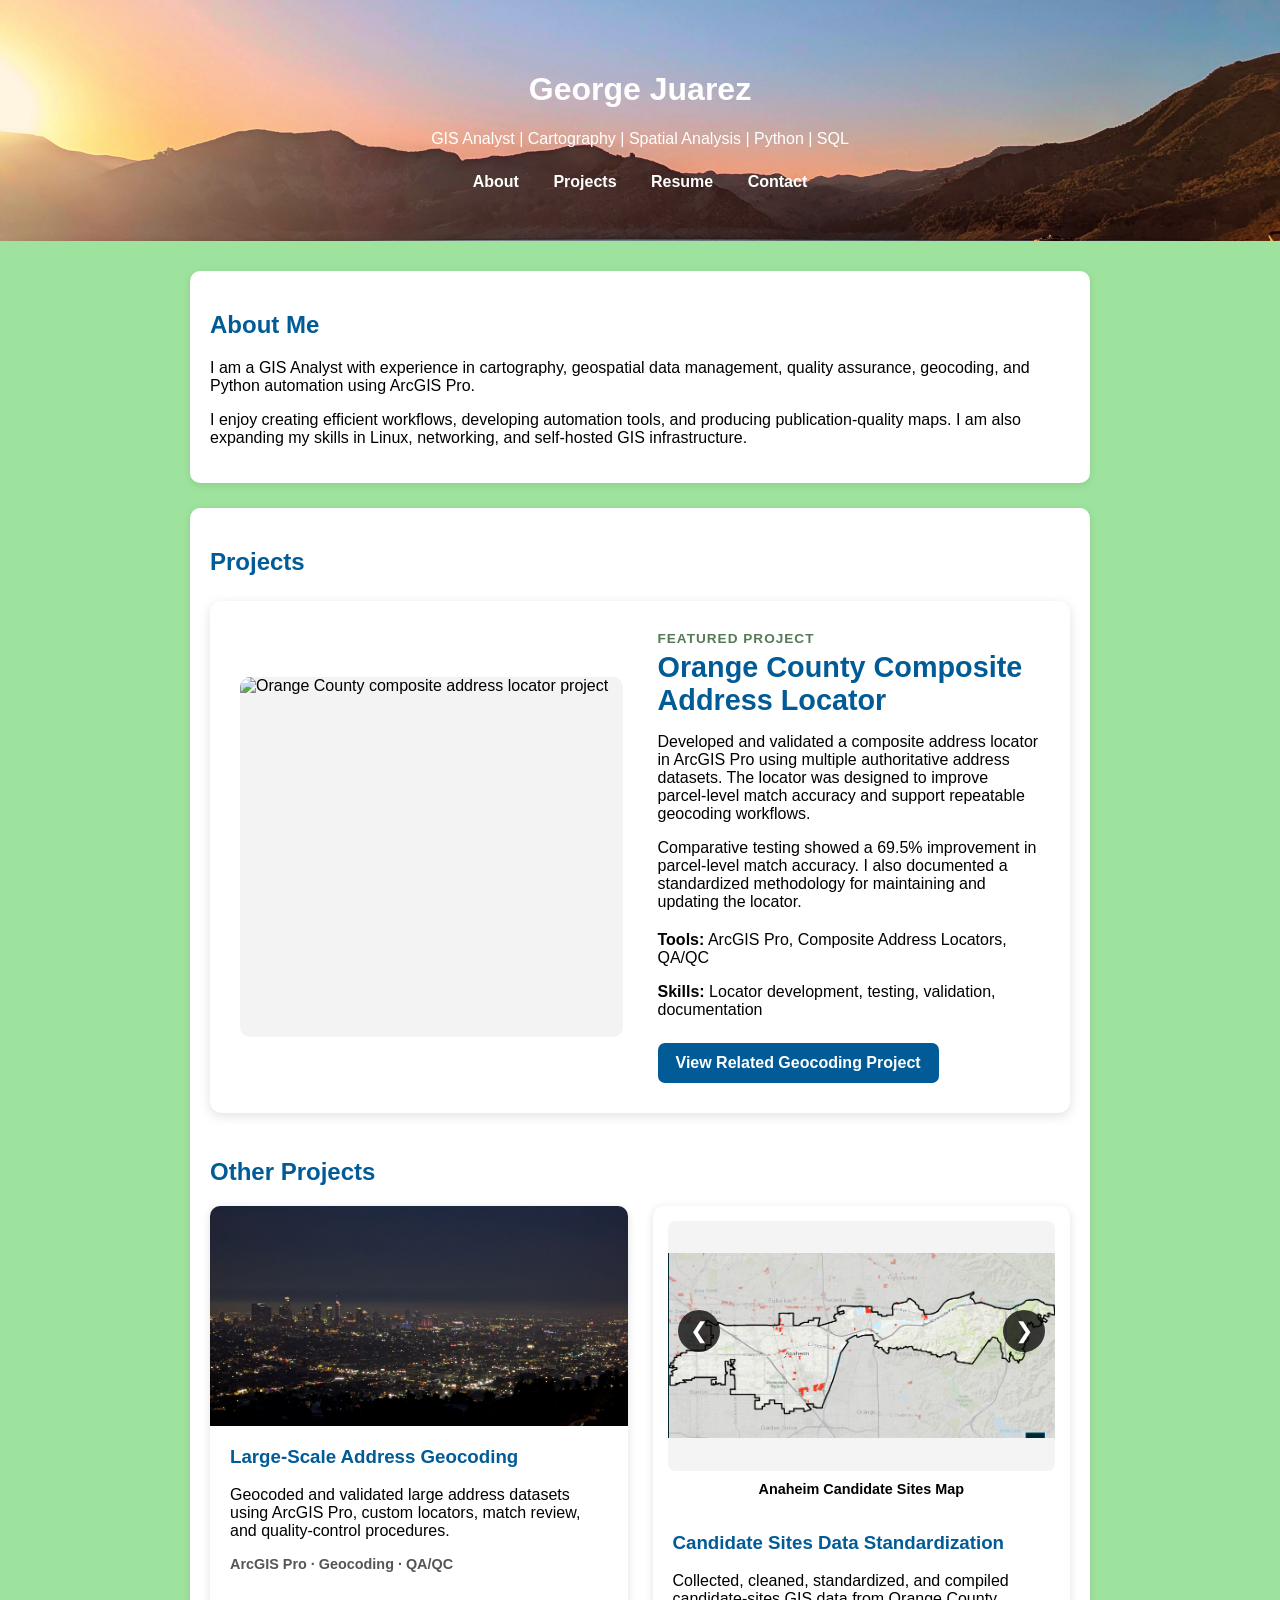
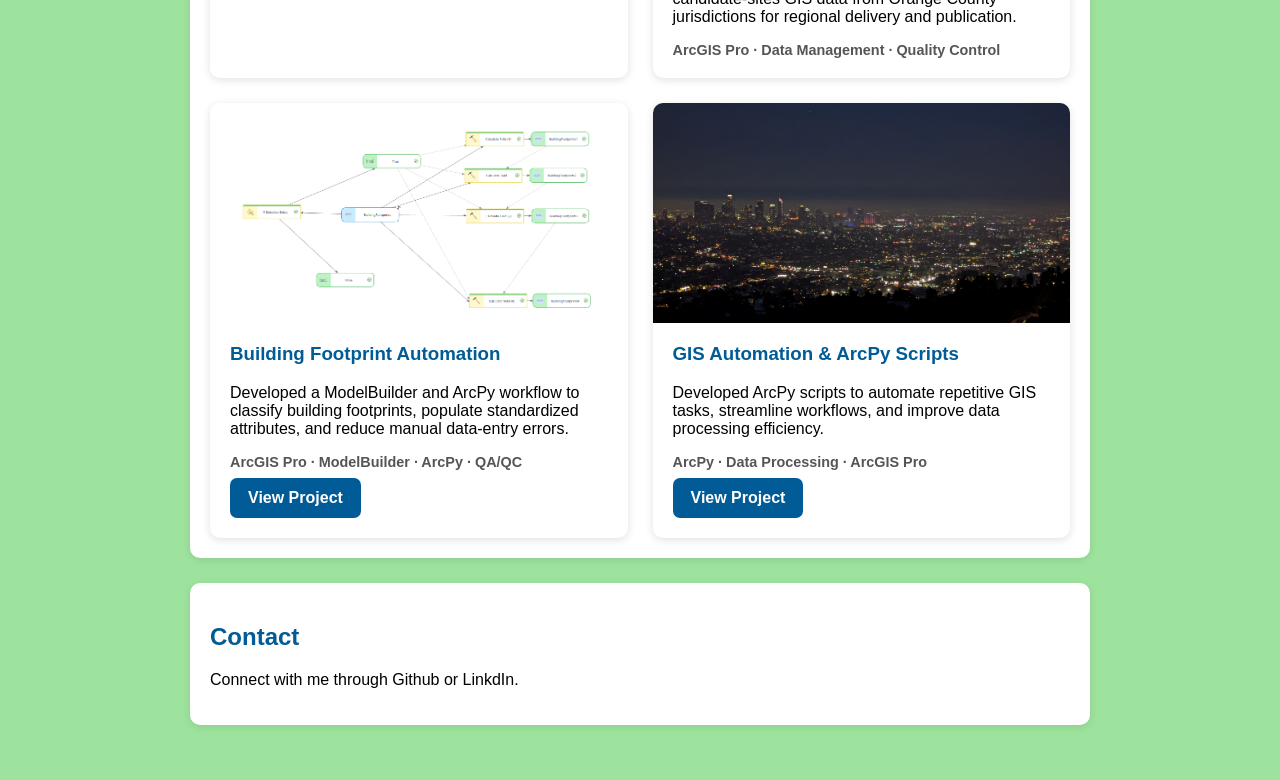
==== index.html @ 0ff302e2 "Major update 2" ====
<!DOCTYPE html>
<html lang="en">
  <head>
      <meta charset="UTF-8">
      <meta name="viewport" content="width=device-width, initial-scale=1.0">

      <title>George Juarez | GIS Portfolio</title>

    <link rel="stylesheet" href="style.css">
  </head>

  <body>
      <header>
        <h1>George Juarez</h1>
        <p>GIS Analyst | Cartography | Spatial Analysis | Python | SQL</p>

        <nav>
            <a href="#about">About</a>
            <a href="#projects">Projects</a>
            <a href="Resume.html">Resume</a>
            <a href=#contect">Contact</a>
        </nav>
      </header>
    <main>
        <section id="about">
          <h2>About Me</h2>

          <p>
              I am a GIS Analyst with experience in cartography, geospatial data management,
              quality assurance, geocoding, and Python automation using ArcGIS Pro.
          </p>
          <p>
              I enjoy creating efficient workflows, developing automation tools, and producing 
              publication-quality maps. I am also expanding my skills in Linux, networking, 
            and self-hosted GIS infrastructure.
          </p>
        </section>
      

            <section id="projects">
    <h2>Projects</h2>

    <!-- Featured Project -->
    <article class="featured-project">
        <div class="featured-image">
            <img
                src="Images/Los angeles.jpg"
                alt="Orange County composite address locator project"
            >
        </div>

        <div class="featured-content">
            <p class="project-label">Featured Project</p>

            <h3>Orange County Composite Address Locator</h3>

            <p>
                Developed and validated a composite address locator in ArcGIS Pro
                using multiple authoritative address datasets. The locator was
                designed to improve parcel-level match accuracy and support
                repeatable geocoding workflows.
            </p>

            <p>
                Comparative testing showed a 69.5% improvement in parcel-level
                match accuracy. I also documented a standardized methodology for
                maintaining and updating the locator.
            </p>

            <div class="project-details">
                <p>
                    <strong>Tools:</strong>
                    ArcGIS Pro, Composite Address Locators, QA/QC
                </p>

                <p>
                    <strong>Skills:</strong>
                    Locator development, testing, validation, documentation
                </p>
            </div>

            <a class="project-button" href="#geocoding-project">
                View Related Geocoding Project
            </a>
        </div>
    </article>

    <!-- Other Projects -->
    <h3 class="other-projects-title">Other Projects</h3>

    <div class="project-grid">

        <article class="project-card" id="geocoding-project">
            <img
                src="Images/Los Angeles.jpg"
                alt="Large-scale address geocoding project"
            >

            <div class="project-card-content">
                <h3>Large-Scale Address Geocoding</h3>

                <p>
                    Geocoded and validated large address datasets using ArcGIS Pro,
                    custom locators, match review, and quality-control procedures.
                </p>

                <p class="project-tools">
                    ArcGIS Pro · Geocoding · QA/QC
                </p>
            </div>
        </article>

        <article class="project-card">
           <article class="project-card">

    <div class="map-carousel">
        <button
            class="carousel-button previous"
            type="button"
            onclick="changeMap(-1)"
            aria-label="Previous map"
        >
            &#10094;
        </button>

        <div class="carousel-slide">
            <img
                id="carousel-map"
                src="Images/Anaheim_HE.png"
                alt="Published candidate sites map for Anaheim"
            >

            <p id="carousel-caption">
                Anaheim Candidate Sites Map
            </p>
        </div>

        <button
            class="carousel-button next"
            type="button"
            onclick="changeMap(1)"
            aria-label="Next map"
        >
            &#10095;
        </button>
    </div>

    <div class="project-card-content">
        <h3>Candidate Sites Data Standardization</h3>

        <p>
            Collected, cleaned, standardized, and compiled candidate-sites
            GIS data from Orange County jurisdictions for regional delivery
            and publication.
        </p>

        <p class="project-tools">
            ArcGIS Pro · Data Management · Quality Control
        </p>
    </div>

</article>
            

        </article>

        <article class="project-card">
    <img
        src="Images/Automation_1.png"
        alt="ArcGIS ModelBuilder workflow for building footprint classification"
    >

    <div class="project-card-content">
        <h3>Building Footprint Automation</h3>

        <p>
            Developed a ModelBuilder and ArcPy workflow to classify building
            footprints, populate standardized attributes, and reduce manual
            data-entry errors.
        </p>

        <p class="project-tools">
            ArcGIS Pro · ModelBuilder · ArcPy · QA/QC
        </p>

        <a class="project-button" href="BuildingFootprints.html">
            View Project
        </a>
    </div>
</article>
        </article>


        <article class="project-card">
            <img
                src="Images/Los Angeles.jpg"
                alt="GIS Scripts for automation project"
            >

            <div class="project-card-content">
                <h3>GIS Automation & ArcPy Scripts</h3>

                <p>
                    Developed ArcPy scripts to automate repetitive GIS tasks,
                    streamline workflows, and improve data processing efficiency.
                </p>

                <p class="project-tools">
                    ArcPy · Data Processing · ArcGIS Pro
                </p>

                <a class="project-button" href="Arcpy_Scripts.html">
            View Project
        </a>
            </div>
        </article>

    </div>
</section>


          <section id="contact">
              <h2>Contact</h2>
              <p>
                Connect with me through Github or LinkdIn.
              </p>
          </section>
        </section>
    </main>
    <script src="script.js"></script>
  </body>
</html>
---- style.css ----
body {
  font-family: Arial, Helvetica, sans-serif;
  background-color: #9de39d;
  color: #000;
  margin: 0;
  padding: 0;
}

header {
  background-image: url("Images/Lake Pier.jpg");
  background-size: cover;
  background-position: center;
  color: white;
  text-align: center;
  padding: 50px 20px;
}

main {
  max-width: 900px;
  margin: auto;
  padding: 30px;
}

section {
  background: white;
  padding: 20px;
  margin-bottom: 25px;
  border-radius: 10px;
  box-shadow: 0 2px 8px rgba(0, 0, 0, 0.1);
}

h2 {
  color: #005b96;
}

nav {
  margin-top: 25px;
}

nav a {
  color: white;
  text-decoration: none;
  margin: 0 15px;
  font-weight: bold;
  transition: color 0.3s;
}

nav a:hover {
  color: #ffd54f;
}

.projects-section {
  padding: 40px;
}

.projects-grid {
  display: grid;
  grid-template-columns: 1fr;
  gap: 40px;
}

@media (max-width: 800px) {
  main {
    padding: 15px;
  }

  .projects-section {
    padding: 20px;
  }

  .project-card {
    grid-template-columns: 1fr;
  }

  .carousel {
    max-width: 100%;
  }

  .slide {
    height: auto;
  }
}
.map-credit {
    margin-top: 10px;
    font-size: 0.9rem;
    color: #666;
    text-align: center;
}

.featured-project {
    display: flex;
    gap: 35px;
    align-items: center;
    margin-top: 25px;
    padding: 30px;
    background-color: #ffffff;
    border-radius: 12px;
    box-shadow: 0 3px 12px rgba(0, 0, 0, 0.12);
}

.featured-image {
    flex: 1;
}

.featured-image img {
    display: block;
    width: 100%;
    height: 360px;
    object-fit: contain;
    background-color: #f3f3f3;
    border-radius: 10px;
}

.featured-content {
    flex: 1;
}

.featured-content h3 {
    margin-top: 5px;
    margin-bottom: 15px;
    color: #005b96;
    font-size: 1.8rem;
}

.project-label {
    margin: 0;
    color: #557a55;
    font-size: 0.85rem;
    font-weight: bold;
    letter-spacing: 1px;
    text-transform: uppercase;
}

.project-details {
    margin-top: 20px;
}

.project-button {
    display: inline-block;
    margin-top: 15px;
    padding: 11px 18px;
    background-color: #005b96;
    color: white;
    text-decoration: none;
    font-weight: bold;
    border-radius: 6px;
}

.project-button:hover {
    background-color: #003f69;
}

.other-projects-title {
    margin-top: 45px;
    margin-bottom: 20px;
    color: #005b96;
    font-size: 1.5rem;
}

.project-grid {
    display: grid;
    grid-template-columns: repeat(2, 1fr);
    gap: 25px;
}

.project-card {
    display: flex;
    flex-direction: column;
    overflow: hidden;
    margin: 0;
    padding: 0;
    background-color: #ffffff;
    border-radius: 10px;
    box-shadow: 0 2px 9px rgba(0, 0, 0, 0.12);
}

.project-card img {
    display: block;
    width: 100%;
    height: 220px;
    object-fit: cover;
}

.project-card-content {
    padding: 20px;
}

.project-card-content h3 {
    margin-top: 0;
    color: #005b96;
}

.project-tools {
    margin-bottom: 0;
    color: #555;
    font-size: 0.9rem;
    font-weight: bold;
}
@media (max-width: 750px) {
    .featured-project {
        flex-direction: column;
        align-items: stretch;
    }

    .featured-image img {
        height: auto;
    }

    .project-grid {
        grid-template-columns: 1fr;
    }
}
.map-carousel {
    position: relative;
    width: 100%;
    padding: 15px;
    box-sizing: border-box;
}

.carousel-slide {
    width: 100%;
    text-align: center;
}

.carousel-slide img {
    display: block;
    width: 100%;
    height: 250px;
    object-fit: contain;
    background-color: #f4f4f4;
    border-radius: 8px;
}

.carousel-slide p {
    margin: 10px 45px 0;
    font-size: 0.9rem;
    font-weight: bold;
}

.carousel-button {
    position: absolute;
    top: 125px;
    transform: translateY(-50%);
    z-index: 5;

    width: 42px;
    height: 42px;
    padding: 0;

    border: none;
    border-radius: 50%;
    background-color: rgba(0, 0, 0, 0.75);
    color: white;

    font-size: 22px;
    cursor: pointer;
}

.carousel-button.previous {
    left: 25px;
}

.carousel-button.next {
    right: 25px;
}

.carousel-button:hover {
    background-color: #005b96;
}
.workflow-image {
    display: block;
    width: 100%;
    max-width: 1000px;
    height: auto;
    margin: 20px auto 30px;
    border: 1px solid #ddd;
    border-radius: 10px;
    background-color: white;
}

.project-note {
    margin-top: 25px;
    padding: 15px;
    background-color: #f4f6f8;
    border-left: 4px solid #005b96;
    font-size: 0.95rem;
}

.back-button {
    display: inline-block;
    margin: 20px;
    padding: 10px 18px;

    background-color: #005b96;
    color: white;

    text-decoration: none;
    font-weight: bold;

    border-radius: 6px;

    transition: background-color 0.3s;
}

.back-button:hover {
    background-color: #003f69;
}

.resume-page {
  max-width: 900px;
  margin: auto;
  padding: 30px;
}

.resume-intro,
.resume-section {
  background-color: white;
  padding: 25px;
  margin-bottom: 25px;
  border-radius: 10px;
  box-shadow: 0 2px 8px rgba(0, 0, 0, 0.1);
}

.resume-section h2,
.resume-intro h2 {
  color: #005b96;
  margin-top: 0;
}

.resume-entry {
  margin-bottom: 25px;
}

.resume-entry h3 {
  margin-bottom: 5px;
}

.resume-meta {
  color: #555;
  font-weight: bold;
  margin-top: 0;
}

.resume-entry ul {
  padding-left: 20px;
  line-height: 1.6;
}

.project-button {
  display: inline-block;
  background-color: #005b96;
  color: white;
  text-decoration: none;
  padding: 10px 16px;
  margin: 8px 8px 0 0;
  border-radius: 6px;
}

.project-button:hover {
  background-color: #003f6b;
}

.project-page {
  max-width: 1050px;
  margin: auto;
  padding: 35px 25px;
}

.project-header {
  text-align: center;
  padding: 55px 20px;
}

.project-header h1 {
  margin-bottom: 10px;
}

.project-header p {
  font-size: 1.1rem;
  margin-bottom: 20px;
}

.project-section {
  background-color: white;
  padding: 30px;
  margin-bottom: 30px;
  border-radius: 12px;
  box-shadow: 0 2px 8px rgba(0, 0, 0, 0.12);
}

.project-section h2 {
  color: #005b96;
  margin-top: 0;
}

.project-section p,
.project-section li {
  line-height: 1.7;
}

.project-tags {
  display: flex;
  flex-wrap: wrap;
  gap: 10px;
  margin-top: 22px;
}

.project-tags span {
  background-color: #e6f2f8;
  color: #005b96;
  padding: 7px 12px;
  border-radius: 20px;
  font-size: 0.9rem;
  font-weight: bold;
}

.project-figure {
  margin: 25px 0;
}

.project-figure img {
  width: 100%;
  height: auto;
  display: block;
  border-radius: 10px;
  border: 1px solid #d8d8d8;
}

.project-figure figcaption {
  margin-top: 10px;
  color: #555;
  font-size: 0.95rem;
  text-align: center;
}

.workflow-steps {
  display: grid;
  gap: 18px;
  margin-top: 25px;
}

.workflow-step {
  display: flex;
  gap: 18px;
  align-items: flex-start;
  background-color: #f5f9fc;
  padding: 18px;
  border-radius: 10px;
}

.workflow-step h3 {
  margin-top: 0;
  margin-bottom: 6px;
  color: #005b96;
}

.workflow-step p {
  margin: 0;
}

.step-number {
  flex-shrink: 0;
  width: 38px;
  height: 38px;
  display: grid;
  place-items: center;
  background-color: #005b96;
  color: white;
  border-radius: 50%;
  font-weight: bold;
}

.code-preview {
  overflow-x: auto;
  background-color: #101820;
  color: #f4f4f4;
  padding: 22px;
  border-radius: 10px;
  line-height: 1.6;
  font-size: 0.9rem;
}

.code-preview code {
  font-family: "Courier New", Courier, monospace;
}

.code-note {
  color: #555;
  font-style: italic;
}

.project-actions {
  display: flex;
  flex-wrap: wrap;
  gap: 12px;
  margin-top: 22px;
}

.project-button,
.secondary-button,
.back-button {
  display: inline-block;
  text-decoration: none;
  padding: 11px 18px;
  border-radius: 7px;
  font-weight: bold;
}

.project-button {
  background-color: #005b96;
  color: white;
}

.project-button:hover {
  background-color: #003f6b;
}

.secondary-button {
  background-color: #e6f2f8;
  color: #005b96;
  border: 1px solid #005b96;
}

.secondary-button:hover {
  background-color: #d3e9f4;
}

.comparison-grid {
  display: grid;
  grid-template-columns: 1fr 1fr;
  gap: 25px;
}

.results-summary {
  display: grid;
  grid-template-columns: repeat(3, 1fr);
  gap: 18px;
  margin-top: 25px;
}

.results-summary article {
  background-color: #f5f9fc;
  padding: 20px;
  border-radius: 10px;
}

.results-summary h3 {
  color: #005b96;
  margin-top: 0;
}

.skills-list {
  columns: 2;
  padding-left: 20px;
}

.back-container {
  margin: 30px 0;
}

.back-button {
  background-color: #005b96;
  color: white;
}

.back-button:hover {
  background-color: #003f6b;
}

@media (max-width: 750px) {
  .comparison-grid,
  .results-summary {
    grid-template-columns: 1fr;
  }

  .skills-list {
    columns: 1;
  }

  .project-section {
    padding: 22px;
  }
}
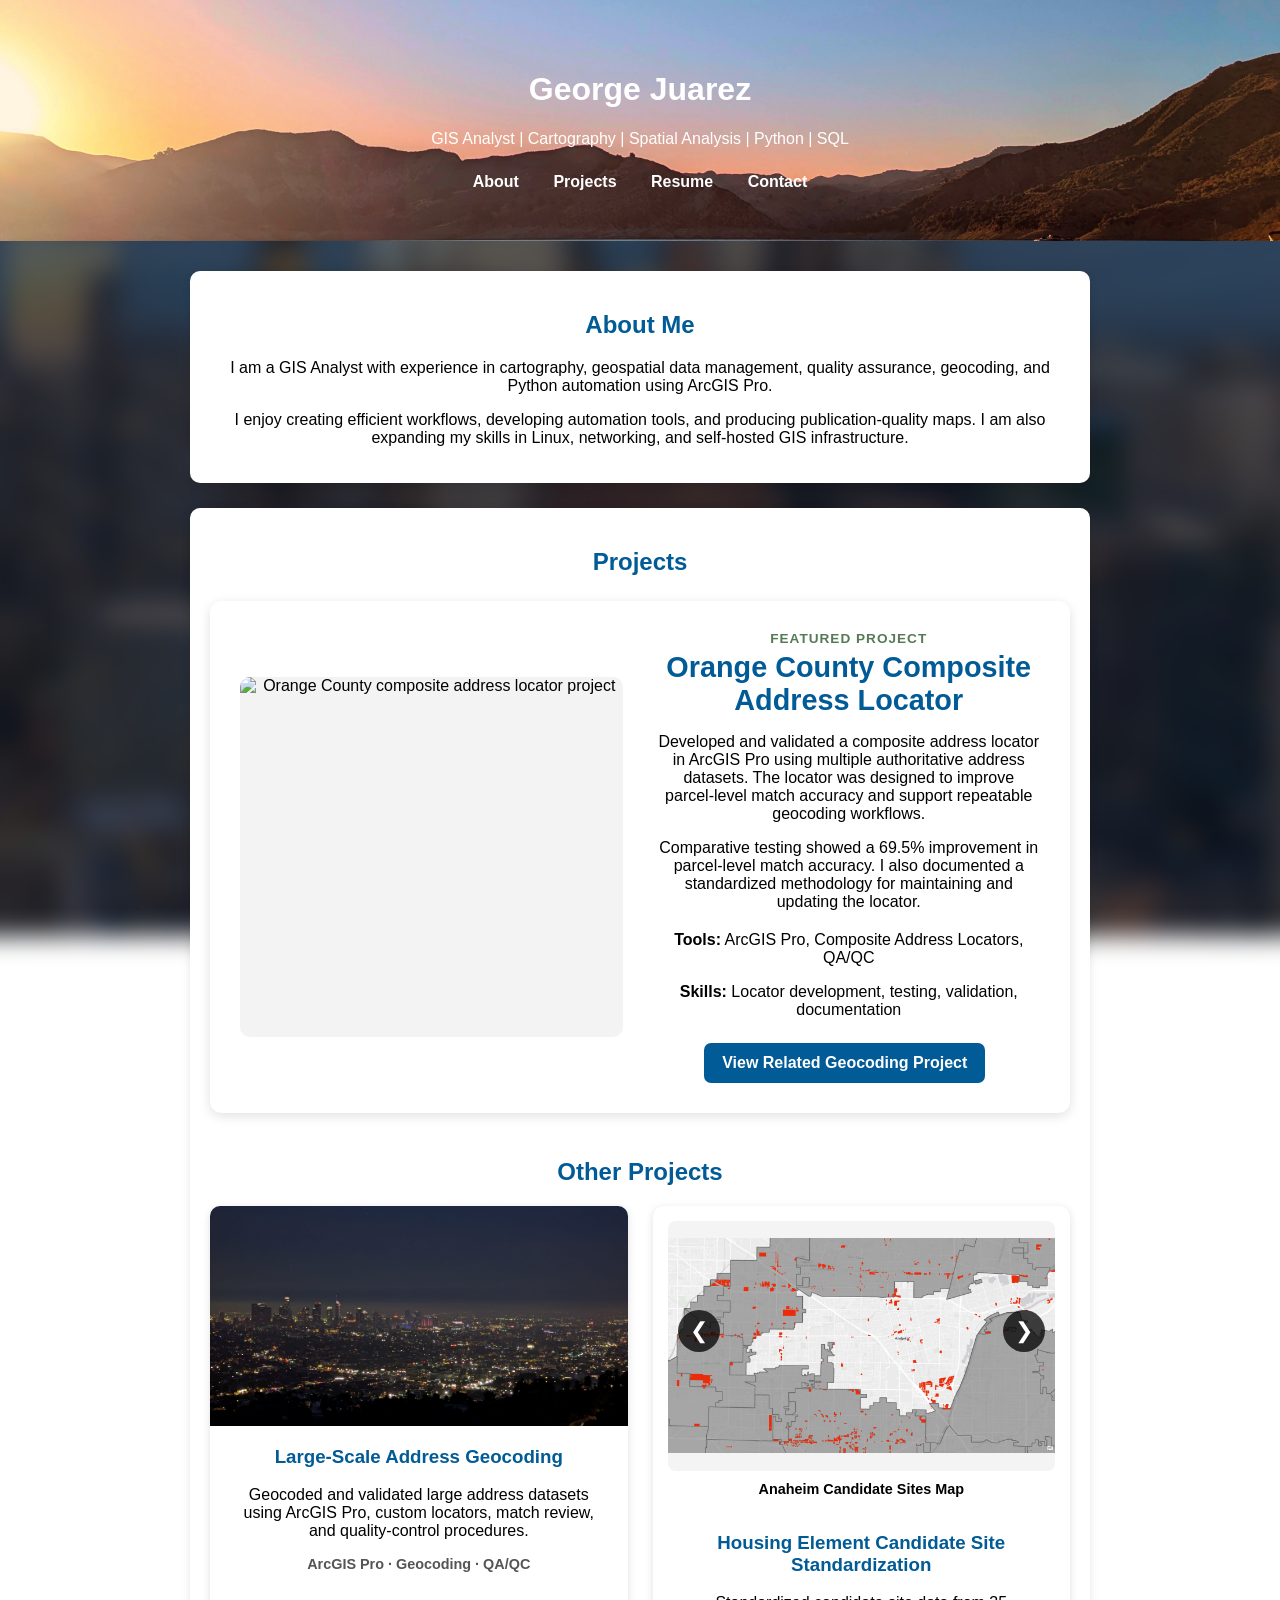
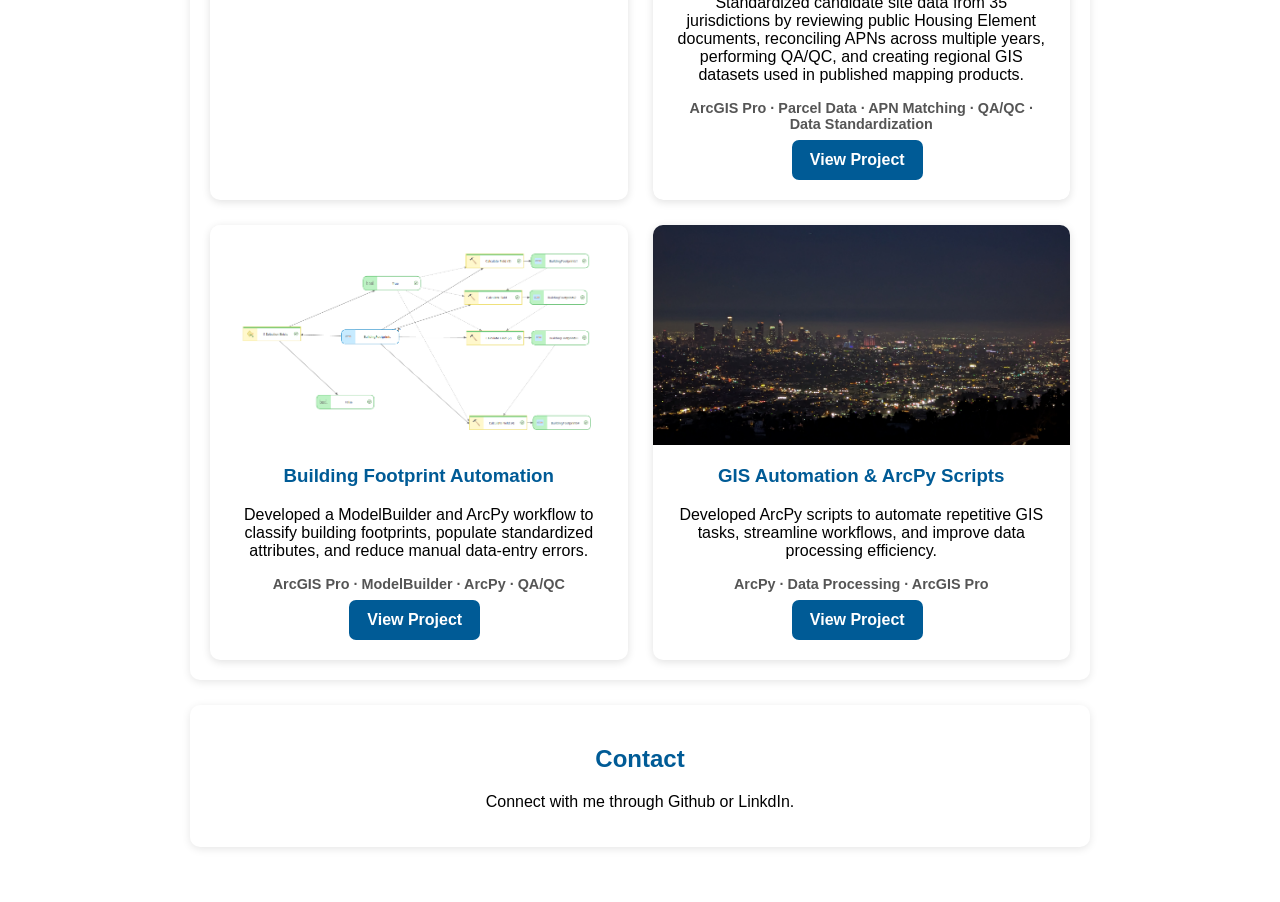
==== commit b5f7a32e: "Major Update 2.1" ====
--- a/index.html
+++ b/index.html
@@ -18,7 +18,7 @@
             <a href="#about">About</a>
             <a href="#projects">Projects</a>
             <a href="Resume.html">Resume</a>
-            <a href=#contect">Contact</a>
+            <a href="#contact">Contact</a>
         </nav>
       </header>
     <main>
@@ -145,19 +145,29 @@
         </button>
     </div>
 
-    <div class="project-card-content">
-        <h3>Candidate Sites Data Standardization</h3>
-
-        <p>
-            Collected, cleaned, standardized, and compiled candidate-sites
-            GIS data from Orange County jurisdictions for regional delivery
-            and publication.
-        </p>
-
-        <p class="project-tools">
-            ArcGIS Pro · Data Management · Quality Control
-        </p>
-    </div>
+     <div class="project-card-content">
+
+    <h3>Housing Element Candidate Site Standardization</h3>
+
+    <p>
+      Standardized candidate site data from 35 jurisdictions by
+      reviewing public Housing Element documents, reconciling APNs
+      across multiple years, performing QA/QC, and creating regional
+      GIS datasets used in published mapping products.
+    </p>
+
+    <p class="project-tools">
+      ArcGIS Pro · Parcel Data · APN Matching · QA/QC · Data Standardization
+    </p>
+
+    <a
+      class="project-button"
+      href="/Standardization_Project/candidate_sites.html"
+    >
+      View Project
+    </a>
+
+  </div>
 
 </article>
             
@@ -183,7 +193,7 @@
             ArcGIS Pro · ModelBuilder · ArcPy · QA/QC
         </p>
 
-        <a class="project-button" href="BuildingFootprints.html">
+        <a class="project-button" href="BuildingVerfication/BuildingFootprints.html">
             View Project
         </a>
     </div>
--- a/style.css
+++ b/style.css
@@ -1,10 +1,68 @@
+/* =========================================================
+   1. GLOBAL / SITE-WIDE STYLES
+   Used across all pages
+========================================================= */
+
 body {
-  font-family: Arial, Helvetica, sans-serif;
-  background-color: #9de39d;
-  color: #000;
   margin: 0;
   padding: 0;
-}
+  font-family: Arial, Helvetica, sans-serif;
+  color: rgb(0, 0, 0);
+  text-align: center;
+
+  background:
+    linear-gradient(
+      rgba(10, 20, 35, 0.70),
+      rgba(10, 20, 35, 0.75)
+    ),
+    url("Images/Downtown_LA.png");
+
+  background-size: cover;
+  background-position: center;
+  background-repeat: no-repeat;
+  background-attachment: fixed;
+}
+body::before {
+    content: "";
+    position: fixed;
+    inset: 0;
+
+    background:
+      linear-gradient(
+        rgba(10,20,35,.65),
+        rgba(10,20,35,.75)
+      ),
+      url("Images/Downtown_LA.png") center/cover no-repeat;
+
+    filter: blur(12px);
+    transform: scale(1.08);
+
+    z-index: -1;
+}
+
+main {
+  max-width: 900px;
+  margin: auto;
+  padding: 30px;
+}
+
+section {
+  background: white;
+  padding: 20px;
+  margin-bottom: 25px;
+  border-radius: 10px;
+  box-shadow: 0 2px 8px rgba(0, 0, 0, 0.1);
+}
+
+h2 {
+  color: #005b96;
+}
+
+
+/* =========================================================
+   2. GLOBAL HEADER
+   Main header used across the website
+========================================================= */
 
 header {
   background-image: url("Images/Lake Pier.jpg");
@@ -15,23 +73,10 @@
   padding: 50px 20px;
 }
 
-main {
-  max-width: 900px;
-  margin: auto;
-  padding: 30px;
-}
-
-section {
-  background: white;
-  padding: 20px;
-  margin-bottom: 25px;
-  border-radius: 10px;
-  box-shadow: 0 2px 8px rgba(0, 0, 0, 0.1);
-}
-
-h2 {
-  color: #005b96;
-}
+
+/* =========================================================
+   3. GLOBAL NAVIGATION
+========================================================= */
 
 nav {
   margin-top: 25px;
@@ -49,452 +94,11 @@
   color: #ffd54f;
 }
 
-.projects-section {
-  padding: 40px;
-}
-
-.projects-grid {
-  display: grid;
-  grid-template-columns: 1fr;
-  gap: 40px;
-}
-
-@media (max-width: 800px) {
-  main {
-    padding: 15px;
-  }
-
-  .projects-section {
-    padding: 20px;
-  }
-
-  .project-card {
-    grid-template-columns: 1fr;
-  }
-
-  .carousel {
-    max-width: 100%;
-  }
-
-  .slide {
-    height: auto;
-  }
-}
-.map-credit {
-    margin-top: 10px;
-    font-size: 0.9rem;
-    color: #666;
-    text-align: center;
-}
-
-.featured-project {
-    display: flex;
-    gap: 35px;
-    align-items: center;
-    margin-top: 25px;
-    padding: 30px;
-    background-color: #ffffff;
-    border-radius: 12px;
-    box-shadow: 0 3px 12px rgba(0, 0, 0, 0.12);
-}
-
-.featured-image {
-    flex: 1;
-}
-
-.featured-image img {
-    display: block;
-    width: 100%;
-    height: 360px;
-    object-fit: contain;
-    background-color: #f3f3f3;
-    border-radius: 10px;
-}
-
-.featured-content {
-    flex: 1;
-}
-
-.featured-content h3 {
-    margin-top: 5px;
-    margin-bottom: 15px;
-    color: #005b96;
-    font-size: 1.8rem;
-}
-
-.project-label {
-    margin: 0;
-    color: #557a55;
-    font-size: 0.85rem;
-    font-weight: bold;
-    letter-spacing: 1px;
-    text-transform: uppercase;
-}
-
-.project-details {
-    margin-top: 20px;
-}
-
-.project-button {
-    display: inline-block;
-    margin-top: 15px;
-    padding: 11px 18px;
-    background-color: #005b96;
-    color: white;
-    text-decoration: none;
-    font-weight: bold;
-    border-radius: 6px;
-}
-
-.project-button:hover {
-    background-color: #003f69;
-}
-
-.other-projects-title {
-    margin-top: 45px;
-    margin-bottom: 20px;
-    color: #005b96;
-    font-size: 1.5rem;
-}
-
-.project-grid {
-    display: grid;
-    grid-template-columns: repeat(2, 1fr);
-    gap: 25px;
-}
-
-.project-card {
-    display: flex;
-    flex-direction: column;
-    overflow: hidden;
-    margin: 0;
-    padding: 0;
-    background-color: #ffffff;
-    border-radius: 10px;
-    box-shadow: 0 2px 9px rgba(0, 0, 0, 0.12);
-}
-
-.project-card img {
-    display: block;
-    width: 100%;
-    height: 220px;
-    object-fit: cover;
-}
-
-.project-card-content {
-    padding: 20px;
-}
-
-.project-card-content h3 {
-    margin-top: 0;
-    color: #005b96;
-}
-
-.project-tools {
-    margin-bottom: 0;
-    color: #555;
-    font-size: 0.9rem;
-    font-weight: bold;
-}
-@media (max-width: 750px) {
-    .featured-project {
-        flex-direction: column;
-        align-items: stretch;
-    }
-
-    .featured-image img {
-        height: auto;
-    }
-
-    .project-grid {
-        grid-template-columns: 1fr;
-    }
-}
-.map-carousel {
-    position: relative;
-    width: 100%;
-    padding: 15px;
-    box-sizing: border-box;
-}
-
-.carousel-slide {
-    width: 100%;
-    text-align: center;
-}
-
-.carousel-slide img {
-    display: block;
-    width: 100%;
-    height: 250px;
-    object-fit: contain;
-    background-color: #f4f4f4;
-    border-radius: 8px;
-}
-
-.carousel-slide p {
-    margin: 10px 45px 0;
-    font-size: 0.9rem;
-    font-weight: bold;
-}
-
-.carousel-button {
-    position: absolute;
-    top: 125px;
-    transform: translateY(-50%);
-    z-index: 5;
-
-    width: 42px;
-    height: 42px;
-    padding: 0;
-
-    border: none;
-    border-radius: 50%;
-    background-color: rgba(0, 0, 0, 0.75);
-    color: white;
-
-    font-size: 22px;
-    cursor: pointer;
-}
-
-.carousel-button.previous {
-    left: 25px;
-}
-
-.carousel-button.next {
-    right: 25px;
-}
-
-.carousel-button:hover {
-    background-color: #005b96;
-}
-.workflow-image {
-    display: block;
-    width: 100%;
-    max-width: 1000px;
-    height: auto;
-    margin: 20px auto 30px;
-    border: 1px solid #ddd;
-    border-radius: 10px;
-    background-color: white;
-}
-
-.project-note {
-    margin-top: 25px;
-    padding: 15px;
-    background-color: #f4f6f8;
-    border-left: 4px solid #005b96;
-    font-size: 0.95rem;
-}
-
-.back-button {
-    display: inline-block;
-    margin: 20px;
-    padding: 10px 18px;
-
-    background-color: #005b96;
-    color: white;
-
-    text-decoration: none;
-    font-weight: bold;
-
-    border-radius: 6px;
-
-    transition: background-color 0.3s;
-}
-
-.back-button:hover {
-    background-color: #003f69;
-}
-
-.resume-page {
-  max-width: 900px;
-  margin: auto;
-  padding: 30px;
-}
-
-.resume-intro,
-.resume-section {
-  background-color: white;
-  padding: 25px;
-  margin-bottom: 25px;
-  border-radius: 10px;
-  box-shadow: 0 2px 8px rgba(0, 0, 0, 0.1);
-}
-
-.resume-section h2,
-.resume-intro h2 {
-  color: #005b96;
-  margin-top: 0;
-}
-
-.resume-entry {
-  margin-bottom: 25px;
-}
-
-.resume-entry h3 {
-  margin-bottom: 5px;
-}
-
-.resume-meta {
-  color: #555;
-  font-weight: bold;
-  margin-top: 0;
-}
-
-.resume-entry ul {
-  padding-left: 20px;
-  line-height: 1.6;
-}
-
-.project-button {
-  display: inline-block;
-  background-color: #005b96;
-  color: white;
-  text-decoration: none;
-  padding: 10px 16px;
-  margin: 8px 8px 0 0;
-  border-radius: 6px;
-}
-
-.project-button:hover {
-  background-color: #003f6b;
-}
-
-.project-page {
-  max-width: 1050px;
-  margin: auto;
-  padding: 35px 25px;
-}
-
-.project-header {
-  text-align: center;
-  padding: 55px 20px;
-}
-
-.project-header h1 {
-  margin-bottom: 10px;
-}
-
-.project-header p {
-  font-size: 1.1rem;
-  margin-bottom: 20px;
-}
-
-.project-section {
-  background-color: white;
-  padding: 30px;
-  margin-bottom: 30px;
-  border-radius: 12px;
-  box-shadow: 0 2px 8px rgba(0, 0, 0, 0.12);
-}
-
-.project-section h2 {
-  color: #005b96;
-  margin-top: 0;
-}
-
-.project-section p,
-.project-section li {
-  line-height: 1.7;
-}
-
-.project-tags {
-  display: flex;
-  flex-wrap: wrap;
-  gap: 10px;
-  margin-top: 22px;
-}
-
-.project-tags span {
-  background-color: #e6f2f8;
-  color: #005b96;
-  padding: 7px 12px;
-  border-radius: 20px;
-  font-size: 0.9rem;
-  font-weight: bold;
-}
-
-.project-figure {
-  margin: 25px 0;
-}
-
-.project-figure img {
-  width: 100%;
-  height: auto;
-  display: block;
-  border-radius: 10px;
-  border: 1px solid #d8d8d8;
-}
-
-.project-figure figcaption {
-  margin-top: 10px;
-  color: #555;
-  font-size: 0.95rem;
-  text-align: center;
-}
-
-.workflow-steps {
-  display: grid;
-  gap: 18px;
-  margin-top: 25px;
-}
-
-.workflow-step {
-  display: flex;
-  gap: 18px;
-  align-items: flex-start;
-  background-color: #f5f9fc;
-  padding: 18px;
-  border-radius: 10px;
-}
-
-.workflow-step h3 {
-  margin-top: 0;
-  margin-bottom: 6px;
-  color: #005b96;
-}
-
-.workflow-step p {
-  margin: 0;
-}
-
-.step-number {
-  flex-shrink: 0;
-  width: 38px;
-  height: 38px;
-  display: grid;
-  place-items: center;
-  background-color: #005b96;
-  color: white;
-  border-radius: 50%;
-  font-weight: bold;
-}
-
-.code-preview {
-  overflow-x: auto;
-  background-color: #101820;
-  color: #f4f4f4;
-  padding: 22px;
-  border-radius: 10px;
-  line-height: 1.6;
-  font-size: 0.9rem;
-}
-
-.code-preview code {
-  font-family: "Courier New", Courier, monospace;
-}
-
-.code-note {
-  color: #555;
-  font-style: italic;
-}
-
-.project-actions {
-  display: flex;
-  flex-wrap: wrap;
-  gap: 12px;
-  margin-top: 22px;
-}
+
+/* =========================================================
+   4. GLOBAL BUTTONS
+   Shared by project pages, resume page, and home page
+========================================================= */
 
 .project-button,
 .secondary-button,
@@ -507,6 +111,7 @@
 }
 
 .project-button {
+  margin: 8px 8px 0 0;
   background-color: #005b96;
   color: white;
 }
@@ -524,6 +129,386 @@
 .secondary-button:hover {
   background-color: #d3e9f4;
 }
+
+.back-button {
+  margin: 20px;
+  background-color: #005b96;
+  color: white;
+  transition: background-color 0.3s;
+}
+
+.back-button:hover {
+  background-color: #003f69;
+}
+
+.back-container {
+  margin: 30px 0;
+}
+
+
+/* =========================================================
+   5. HOME PAGE
+========================================================= */
+
+/* ----- Projects Section ----- */
+
+.projects-section {
+  padding: 40px;
+}
+
+.projects-grid {
+  display: grid;
+  grid-template-columns: 1fr;
+  gap: 40px;
+}
+
+/* ----- Featured Project ----- */
+
+.featured-project {
+  display: flex;
+  gap: 35px;
+  align-items: center;
+  margin-top: 25px;
+  padding: 30px;
+  background-color: #ffffff;
+  border-radius: 12px;
+  box-shadow: 0 3px 12px rgba(0, 0, 0, 0.12);
+}
+
+.featured-image {
+  flex: 1;
+}
+
+.featured-image img {
+  display: block;
+  width: 100%;
+  height: 360px;
+  object-fit: contain;
+  background-color: #f3f3f3;
+  border-radius: 10px;
+}
+
+.featured-content {
+  flex: 1;
+}
+
+.featured-content h3 {
+  margin-top: 5px;
+  margin-bottom: 15px;
+  color: #005b96;
+  font-size: 1.8rem;
+}
+
+.project-label {
+  margin: 0;
+  color: #557a55;
+  font-size: 0.85rem;
+  font-weight: bold;
+  letter-spacing: 1px;
+  text-transform: uppercase;
+}
+
+.project-details {
+  margin-top: 20px;
+}
+
+/* ----- Other Projects Grid ----- */
+
+.other-projects-title {
+  margin-top: 45px;
+  margin-bottom: 20px;
+  color: #005b96;
+  font-size: 1.5rem;
+}
+
+.project-grid {
+  display: grid;
+  grid-template-columns: repeat(2, 1fr);
+  gap: 25px;
+}
+
+.project-card {
+  display: flex;
+  flex-direction: column;
+  overflow: hidden;
+  margin: 0;
+  padding: 0;
+  background-color: #ffffff;
+  border-radius: 10px;
+  box-shadow: 0 2px 9px rgba(0, 0, 0, 0.12);
+}
+
+.project-card img {
+  display: block;
+  width: 100%;
+  height: 220px;
+  object-fit: cover;
+}
+
+.project-card-content {
+  padding: 20px;
+}
+
+.project-card-content h3 {
+  margin-top: 0;
+  color: #005b96;
+}
+
+.project-tools {
+  margin-bottom: 0;
+  color: #555;
+  font-size: 0.9rem;
+  font-weight: bold;
+}
+
+
+/* =========================================================
+   6. HOME PAGE MAP CAROUSEL
+========================================================= */
+
+.map-carousel {
+  position: relative;
+  width: 100%;
+  padding: 15px;
+  box-sizing: border-box;
+}
+
+.carousel-slide {
+  width: 100%;
+  text-align: center;
+}
+
+.carousel-slide img {
+  display: block;
+  width: 100%;
+  height: 250px;
+  object-fit: contain;
+  background-color: #f4f4f4;
+  border-radius: 8px;
+}
+
+.carousel-slide p {
+  margin: 10px 45px 0;
+  font-size: 0.9rem;
+  font-weight: bold;
+}
+
+.carousel-button {
+  position: absolute;
+  top: 125px;
+  transform: translateY(-50%);
+  z-index: 5;
+  width: 42px;
+  height: 42px;
+  padding: 0;
+  border: none;
+  border-radius: 50%;
+  background-color: rgba(0, 0, 0, 0.75);
+  color: white;
+  font-size: 22px;
+  cursor: pointer;
+}
+
+.carousel-button.previous {
+  left: 25px;
+}
+
+.carousel-button.next {
+  right: 25px;
+}
+
+.carousel-button:hover {
+  background-color: #005b96;
+}
+
+.map-credit {
+  margin-top: 10px;
+  font-size: 0.9rem;
+  color: #666;
+  text-align: center;
+}
+
+
+/* =========================================================
+   7. GENERAL PROJECT PAGE STYLES
+   Shared by Building Verification and Candidate Sites
+========================================================= */
+
+.project-page {
+  max-width: 1050px;
+  margin: auto;
+  padding: 35px 25px;
+}
+
+.project-header {
+  text-align: center;
+  padding: 55px 20px;
+}
+
+.project-header h1 {
+  margin-bottom: 10px;
+}
+
+.project-header p {
+  font-size: 1.1rem;
+  margin-bottom: 20px;
+}
+
+.project-section {
+  background-color: white;
+  padding: 30px;
+  margin-bottom: 30px;
+  border-radius: 12px;
+  box-shadow: 0 2px 8px rgba(0, 0, 0, 0.12);
+}
+
+.project-section h2 {
+  color: #005b96;
+  margin-top: 0;
+}
+
+.project-section p,
+.project-section li {
+  line-height: 1.7;
+}
+
+.project-tags {
+  display: flex;
+  flex-wrap: wrap;
+  gap: 10px;
+  margin-top: 22px;
+}
+
+.project-tags span {
+  background-color: #e6f2f8;
+  color: #005b96;
+  padding: 7px 12px;
+  border-radius: 20px;
+  font-size: 0.9rem;
+  font-weight: bold;
+}
+
+.project-figure {
+  margin: 25px 0;
+}
+
+.project-figure img {
+  width: 100%;
+  height: auto;
+  display: block;
+  border-radius: 10px;
+  border: 1px solid #d8d8d8;
+}
+
+.project-figure figcaption {
+  margin-top: 10px;
+  color: #555;
+  font-size: 0.95rem;
+  text-align: center;
+}
+
+.project-actions {
+  display: flex;
+  flex-wrap: wrap;
+  gap: 12px;
+  margin-top: 22px;
+}
+
+.project-list {
+  padding-left: 22px;
+}
+
+.project-list li {
+  margin-bottom: 12px;
+}
+
+
+/* =========================================================
+   8. BUILDING VERIFICATION PAGE
+========================================================= */
+
+/* ----- ModelBuilder Workflow Image ----- */
+
+.workflow-image {
+  display: block;
+  width: 100%;
+  max-width: 1000px;
+  height: auto;
+  margin: 20px auto 30px;
+  border: 1px solid #ddd;
+  border-radius: 10px;
+  background-color: white;
+}
+
+.project-note {
+  margin-top: 25px;
+  padding: 15px;
+  background-color: #f4f6f8;
+  border-left: 4px solid #005b96;
+  font-size: 0.95rem;
+}
+
+/* ----- Workflow Steps ----- */
+
+.workflow-steps {
+  display: grid;
+  gap: 18px;
+  margin-top: 25px;
+}
+
+.workflow-step {
+  display: flex;
+  gap: 18px;
+  align-items: flex-start;
+  background-color: #f5f9fc;
+  padding: 18px;
+  border-radius: 10px;
+}
+
+.workflow-step h3 {
+  margin-top: 0;
+  margin-bottom: 6px;
+  color: #005b96;
+}
+
+.workflow-step p {
+  margin: 0;
+}
+
+.step-number {
+  flex-shrink: 0;
+  width: 38px;
+  height: 38px;
+  display: grid;
+  place-items: center;
+  background-color: #005b96;
+  color: white;
+  border-radius: 50%;
+  font-weight: bold;
+}
+
+/* ----- Python Code Preview ----- */
+
+.code-preview {
+  overflow-x: auto;
+  background-color: #101820;
+  color: #f4f4f4;
+  padding: 22px;
+  border-radius: 10px;
+  line-height: 1.6;
+  font-size: 0.9rem;
+}
+
+.code-preview code {
+  font-family: "Courier New", Courier, monospace;
+}
+
+.code-note {
+  color: #555;
+  font-style: italic;
+}
+
+/* ----- Before / After and Results ----- */
 
 .comparison-grid {
   display: grid;
@@ -554,20 +539,376 @@
   padding-left: 20px;
 }
 
-.back-container {
-  margin: 30px 0;
-}
-
-.back-button {
+
+/* =========================================================
+   9. RESUME PAGE
+========================================================= */
+
+.resume-page {
+  max-width: 900px;
+  margin: auto;
+  padding: 30px;
+}
+
+.resume-intro,
+.resume-section {
+  background-color: white;
+  padding: 25px;
+  margin-bottom: 25px;
+  border-radius: 10px;
+  box-shadow: 0 2px 8px rgba(0, 0, 0, 0.1);
+}
+
+.resume-section h2,
+.resume-intro h2 {
+  color: #005b96;
+  margin-top: 0;
+}
+
+.resume-entry {
+  margin-bottom: 25px;
+}
+
+.resume-entry h3 {
+  margin-bottom: 5px;
+}
+
+.resume-meta {
+  color: #555;
+  font-weight: bold;
+  margin-top: 0;
+}
+
+.resume-entry ul {
+  padding-left: 20px;
+  line-height: 1.6;
+}
+
+
+/* =========================================================
+   10. CANDIDATE SITES PAGE
+========================================================= */
+
+
+/* ----- Hero Carousel ----- */
+
+.hero-carousel {
+  position: relative;
+  width: 100%;
+  overflow: hidden;
+  background-color: white;
+  border-radius: 12px;
+  box-shadow: 0 3px 12px rgba(0, 0, 0, 0.15);
+}
+
+.hero-carousel-track {
+  position: relative;
+  width: 100%;
+}
+
+.hero-slide {
+  display: none;
+  margin: 0;
+  padding: 0;
+}
+
+.hero-slide.active {
+  display: block;
+}
+
+.hero-slide img {
+  display: block;
+  width: 100%;
+  height: 600px;
+  object-fit: contain;
+  background-color: #f3f3f3;
+}
+
+.hero-slide figcaption {
+  min-height: 24px;
+  padding: 14px 70px 18px;
+  color: #444;
+  background-color: white;
+  text-align: center;
+  font-size: 0.95rem;
+  line-height: 1.5;
+}
+
+/* Previous and next buttons */
+
+.hero-carousel-button {
+  position: absolute;
+  top: 50%;
+  z-index: 5;
+  width: 46px;
+  height: 46px;
+  padding: 0;
+  transform: translateY(-50%);
+  border: none;
+  border-radius: 50%;
+  background-color: rgba(0, 0, 0, 0.72);
+  color: white;
+  font-size: 24px;
+  cursor: pointer;
+  transition:
+    background-color 0.3s,
+    transform 0.3s;
+}
+
+.hero-carousel-button:hover {
+  background-color: #005b96;
+  transform: translateY(-50%) scale(1.06);
+}
+
+.hero-carousel-button:focus-visible {
+  outline: 3px solid #ffd54f;
+  outline-offset: 3px;
+}
+
+.hero-previous {
+  left: 18px;
+}
+
+.hero-next {
+  right: 18px;
+}
+
+/* Carousel dots */
+
+.hero-carousel-dots {
+  display: flex;
+  justify-content: center;
+  gap: 9px;
+  padding: 0 15px 16px;
+  background-color: white;
+}
+
+.hero-dot {
+  width: 11px;
+  height: 11px;
+  padding: 0;
+  border: none;
+  border-radius: 50%;
+  background-color: #b8b8b8;
+  cursor: pointer;
+}
+
+.hero-dot.active {
+  background-color: #005b96;
+}
+
+.hero-dot:focus-visible {
+  outline: 3px solid #ffd54f;
+  outline-offset: 3px;
+}
+
+/* ----- Overview Text ----- */
+
+.project-eyebrow {
+  color: #005b96;
+  font-size: 0.82rem;
+  font-weight: 700;
+  letter-spacing: 0.11em;
+  text-transform: uppercase;
+  margin-bottom: 8px;
+}
+
+.project-lead {
+  font-size: 1.15rem;
+  line-height: 1.8;
+}
+
+/* ----- Project Metrics ----- */
+
+.project-metrics {
+  display: grid;
+  grid-template-columns: repeat(4, 1fr);
+  gap: 18px;
+  margin-bottom: 30px;
+}
+
+.metric-card {
   background-color: #005b96;
   color: white;
-}
-
-.back-button:hover {
-  background-color: #003f6b;
-}
+  padding: 26px 18px;
+  border-radius: 12px;
+  text-align: center;
+}
+
+.metric-card strong {
+  display: block;
+  font-size: 2rem;
+  margin-bottom: 8px;
+}
+
+.metric-card span {
+  display: block;
+  line-height: 1.4;
+}
+
+/* ----- Challenge Cards ----- */
+
+.challenge-grid {
+  display: grid;
+  grid-template-columns: repeat(2, 1fr);
+  gap: 20px;
+  margin-top: 24px;
+}
+
+.challenge-grid article {
+  background-color: #f4f8fb;
+  padding: 22px;
+  border-radius: 10px;
+  border-left: 4px solid #005b96;
+}
+
+.challenge-grid h3 {
+  color: #005b96;
+  margin-top: 0;
+}
+
+/* ----- Candidate Sites Workflow Timeline ----- */
+
+.workflow-timeline {
+  display: grid;
+  gap: 18px;
+  margin-top: 26px;
+}
+
+.workflow-item {
+  display: flex;
+  gap: 20px;
+  align-items: flex-start;
+  background-color: #f4f8fb;
+  padding: 20px;
+  border-radius: 10px;
+}
+
+.workflow-item h3 {
+  color: #005b96;
+  margin: 0 0 7px;
+}
+
+.workflow-item p {
+  margin: 0;
+}
+
+.workflow-number {
+  flex: 0 0 42px;
+  width: 42px;
+  height: 42px;
+  display: grid;
+  place-items: center;
+  background-color: #005b96;
+  color: white;
+  border-radius: 50%;
+  font-weight: 700;
+}
+
+/* ----- Impact / Results Highlight ----- */
+
+.impact-box {
+  background-color: #e8f3f9;
+  border-left: 5px solid #005b96;
+  padding: 22px;
+  margin: 24px 0;
+  border-radius: 8px;
+}
+
+.impact-box p {
+  margin: 0;
+  font-size: 1.08rem;
+}
+
+/* ----- Skills Columns ----- */
+
+.skills-columns {
+  display: grid;
+  grid-template-columns: repeat(3, 1fr);
+  gap: 24px;
+}
+
+.skills-columns > div {
+  background-color: #f4f8fb;
+  padding: 22px;
+  border-radius: 10px;
+}
+
+.skills-columns h3 {
+  color: #005b96;
+  margin-top: 0;
+}
+
+.skills-columns ul {
+  padding-left: 20px;
+}
+
+.skills-columns li {
+  margin-bottom: 8px;
+}
+
+/* ----- Data / Privacy Note ----- */
+
+.data-note {
+  background-color: #f7f7f7;
+}
+
+
+/* =========================================================
+   11. RESPONSIVE STYLES
+   Rules for tablets and phones
+========================================================= */
+
+/* ----- Tablet / Small Laptop ----- */
+
+@media (max-width: 850px) {
+  .project-metrics {
+    grid-template-columns: repeat(2, 1fr);
+  }
+
+  .challenge-grid,
+  .skills-columns {
+    grid-template-columns: 1fr;
+  }
+}
+
+/* ----- Tablet / Mobile ----- */
+
+@media (max-width: 800px) {
+  main {
+    padding: 15px;
+  }
+
+  .projects-section {
+    padding: 20px;
+  }
+
+  .project-card {
+    grid-template-columns: 1fr;
+  }
+
+  .carousel {
+    max-width: 100%;
+  }
+
+  .slide {
+    height: auto;
+  }
+}
+
+/* ----- Mobile Project Layouts ----- */
 
 @media (max-width: 750px) {
+  .featured-project {
+    flex-direction: column;
+    align-items: stretch;
+  }
+
+  .featured-image img {
+    height: auto;
+  }
+
+  .project-grid,
   .comparison-grid,
   .results-summary {
     grid-template-columns: 1fr;
@@ -580,4 +921,49 @@
   .project-section {
     padding: 22px;
   }
+}
+.hero-slide img {
+  height: 380px;
+}
+
+.hero-slide figcaption {
+  padding: 12px 55px 16px;
+}
+
+.hero-carousel-button {
+  width: 40px;
+  height: 40px;
+  font-size: 20px;
+}
+
+.hero-previous {
+  left: 10px;
+}
+
+.hero-next {
+  right: 10px;
+}
+
+/* ----- Small Mobile ----- */
+
+@media (max-width: 550px) {
+  .project-metrics {
+    grid-template-columns: 1fr;
+  }
+
+  .workflow-item {
+    flex-direction: column;
+  }
+}
+.hero-slide img {
+  height: 260px;
+}
+
+.hero-slide figcaption {
+  padding: 12px 18px 16px;
+  font-size: 0.85rem;
+}
+
+.hero-carousel-button {
+  top: 42%;
 }
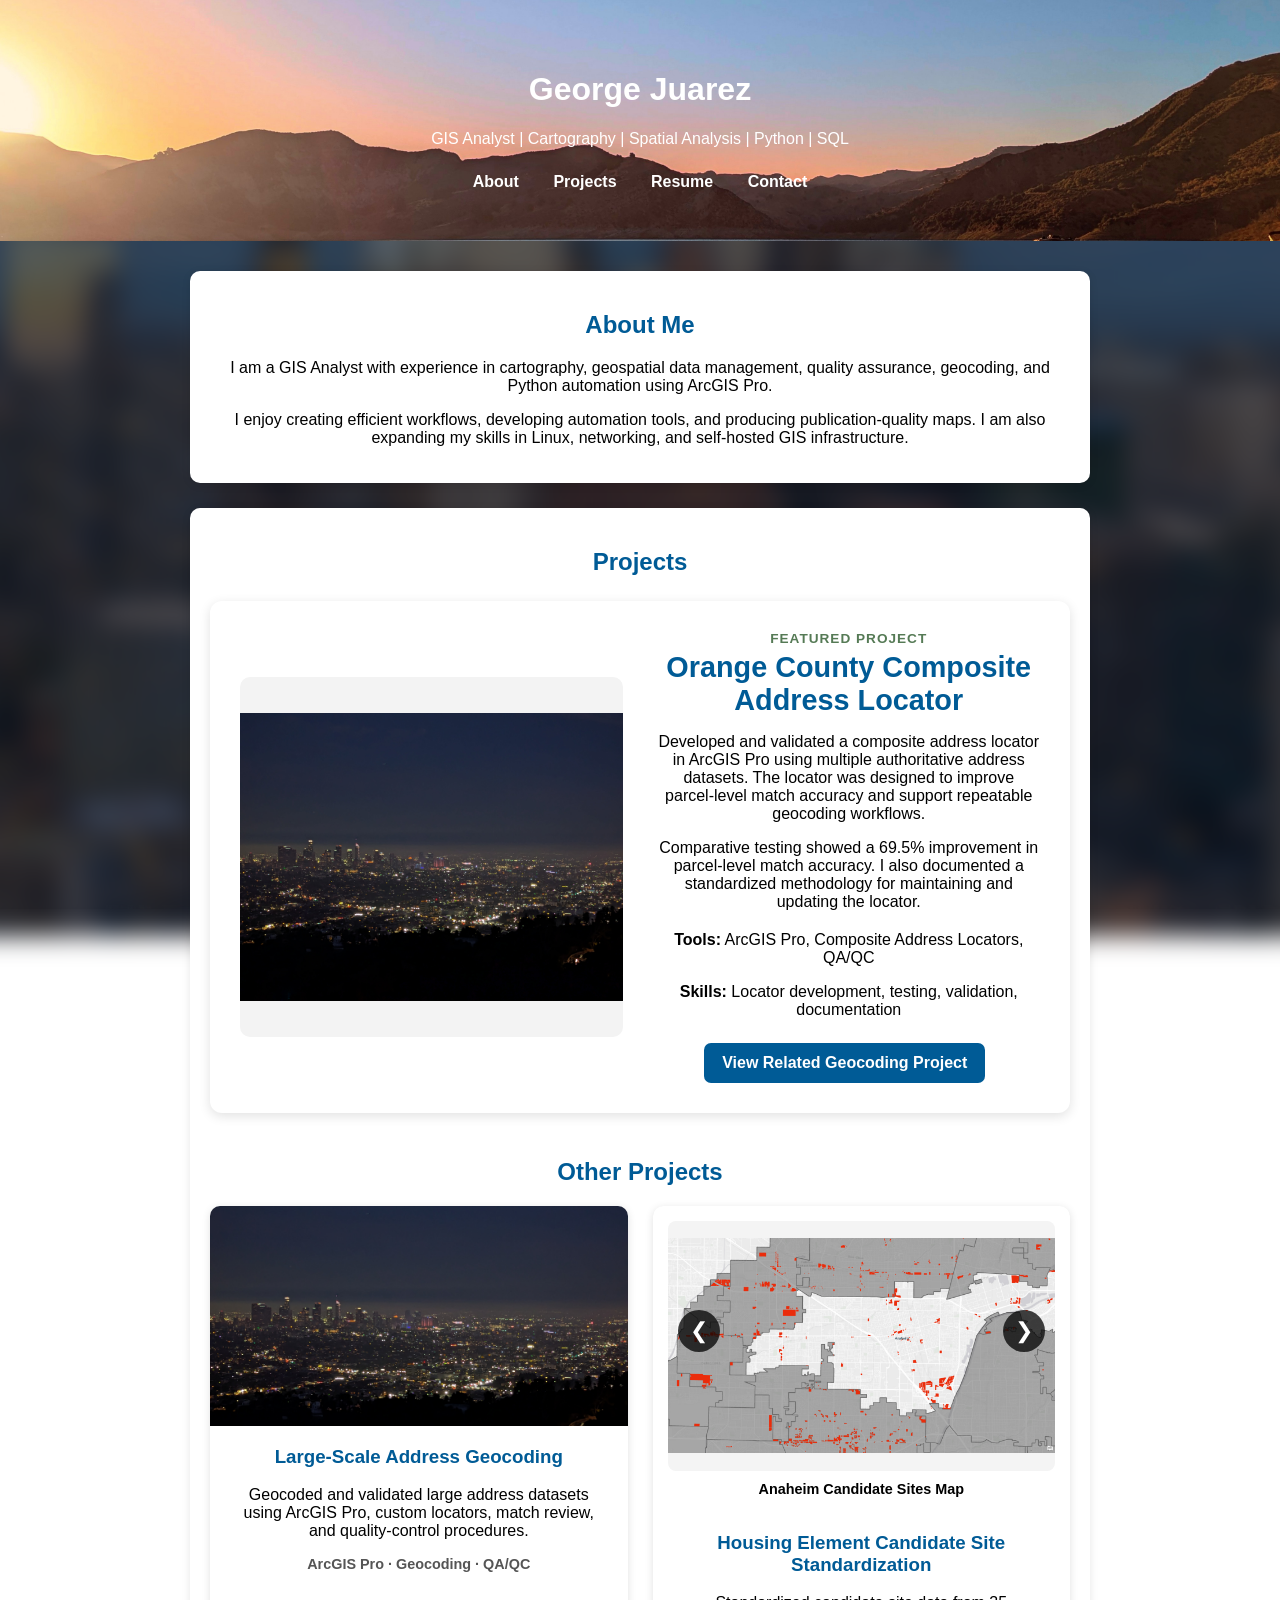
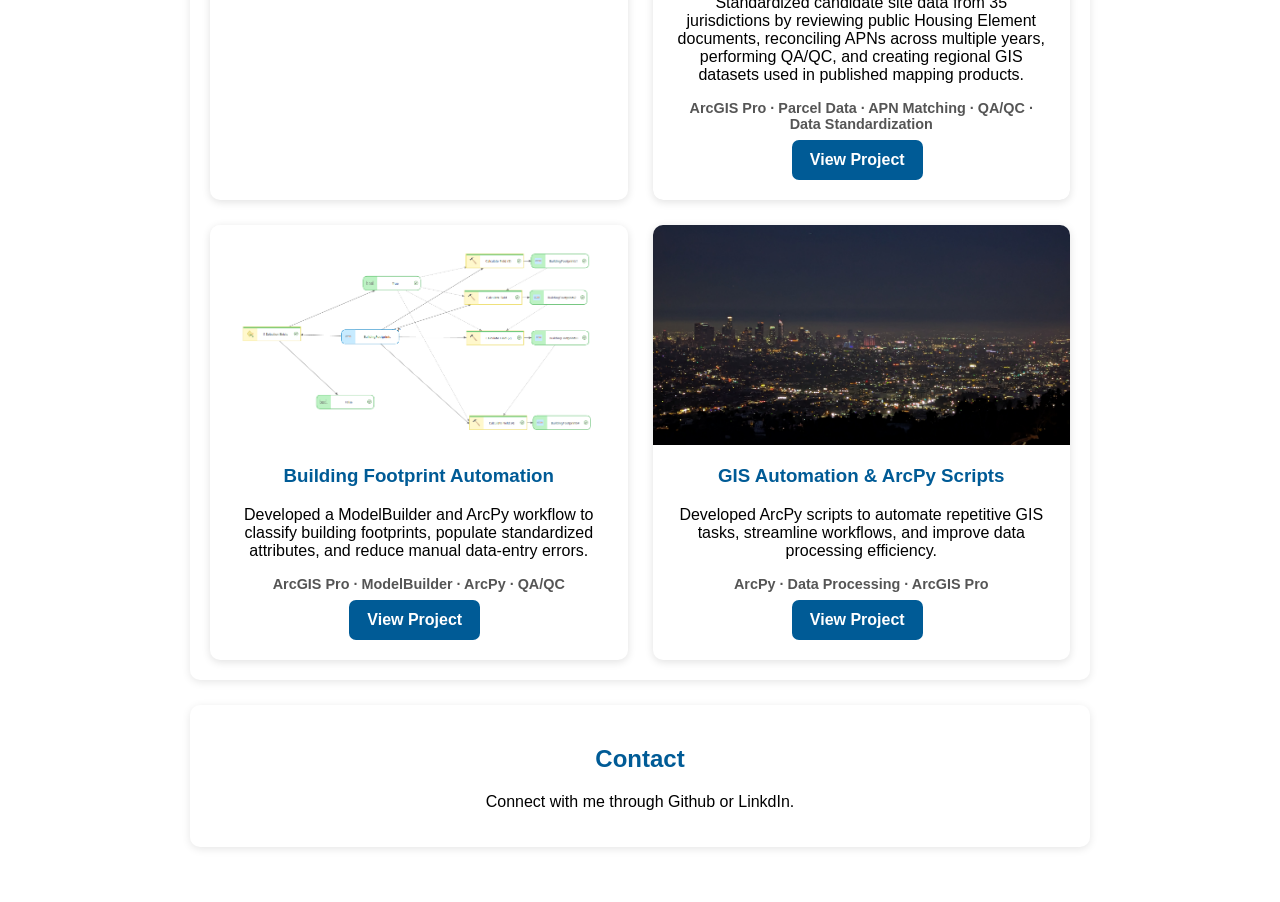
==== commit 86231ac4: "Fix image source filename case sensitivity" ====
--- a/index.html
+++ b/index.html
@@ -44,7 +44,7 @@
     <article class="featured-project">
         <div class="featured-image">
             <img
-                src="Images/Los angeles.jpg"
+                src="/Images/Los Angeles.jpg"
                 alt="Orange County composite address locator project"
             >
         </div>
@@ -92,7 +92,7 @@
 
         <article class="project-card" id="geocoding-project">
             <img
-                src="Images/Los Angeles.jpg"
+                src="/Images/Los Angeles.jpg"
                 alt="Large-scale address geocoding project"
             >
 
@@ -126,7 +126,7 @@
         <div class="carousel-slide">
             <img
                 id="carousel-map"
-                src="Images/Anaheim_HE.png"
+                src="/Images/Anaheim_HE.png"
                 alt="Published candidate sites map for Anaheim"
             >
 
@@ -176,7 +176,7 @@
 
         <article class="project-card">
     <img
-        src="Images/Automation_1.png"
+        src="/Images/Automation_1.png"
         alt="ArcGIS ModelBuilder workflow for building footprint classification"
     >
 
@@ -203,7 +203,7 @@
 
         <article class="project-card">
             <img
-                src="Images/Los Angeles.jpg"
+                src="/Images/Los Angeles.jpg"
                 alt="GIS Scripts for automation project"
             >
 
--- a/style.css
+++ b/style.css
@@ -15,7 +15,7 @@
       rgba(10, 20, 35, 0.70),
       rgba(10, 20, 35, 0.75)
     ),
-    url("Images/Downtown_LA.png");
+    url("/Images/Downtown_LA.png");
 
   background-size: cover;
   background-position: center;
@@ -32,7 +32,7 @@
         rgba(10,20,35,.65),
         rgba(10,20,35,.75)
       ),
-      url("Images/Downtown_LA.png") center/cover no-repeat;
+      url("/Images/Downtown_LA.png") center/cover no-repeat;
 
     filter: blur(12px);
     transform: scale(1.08);
@@ -966,4 +966,4 @@
 
 .hero-carousel-button {
   top: 42%;
-}+}
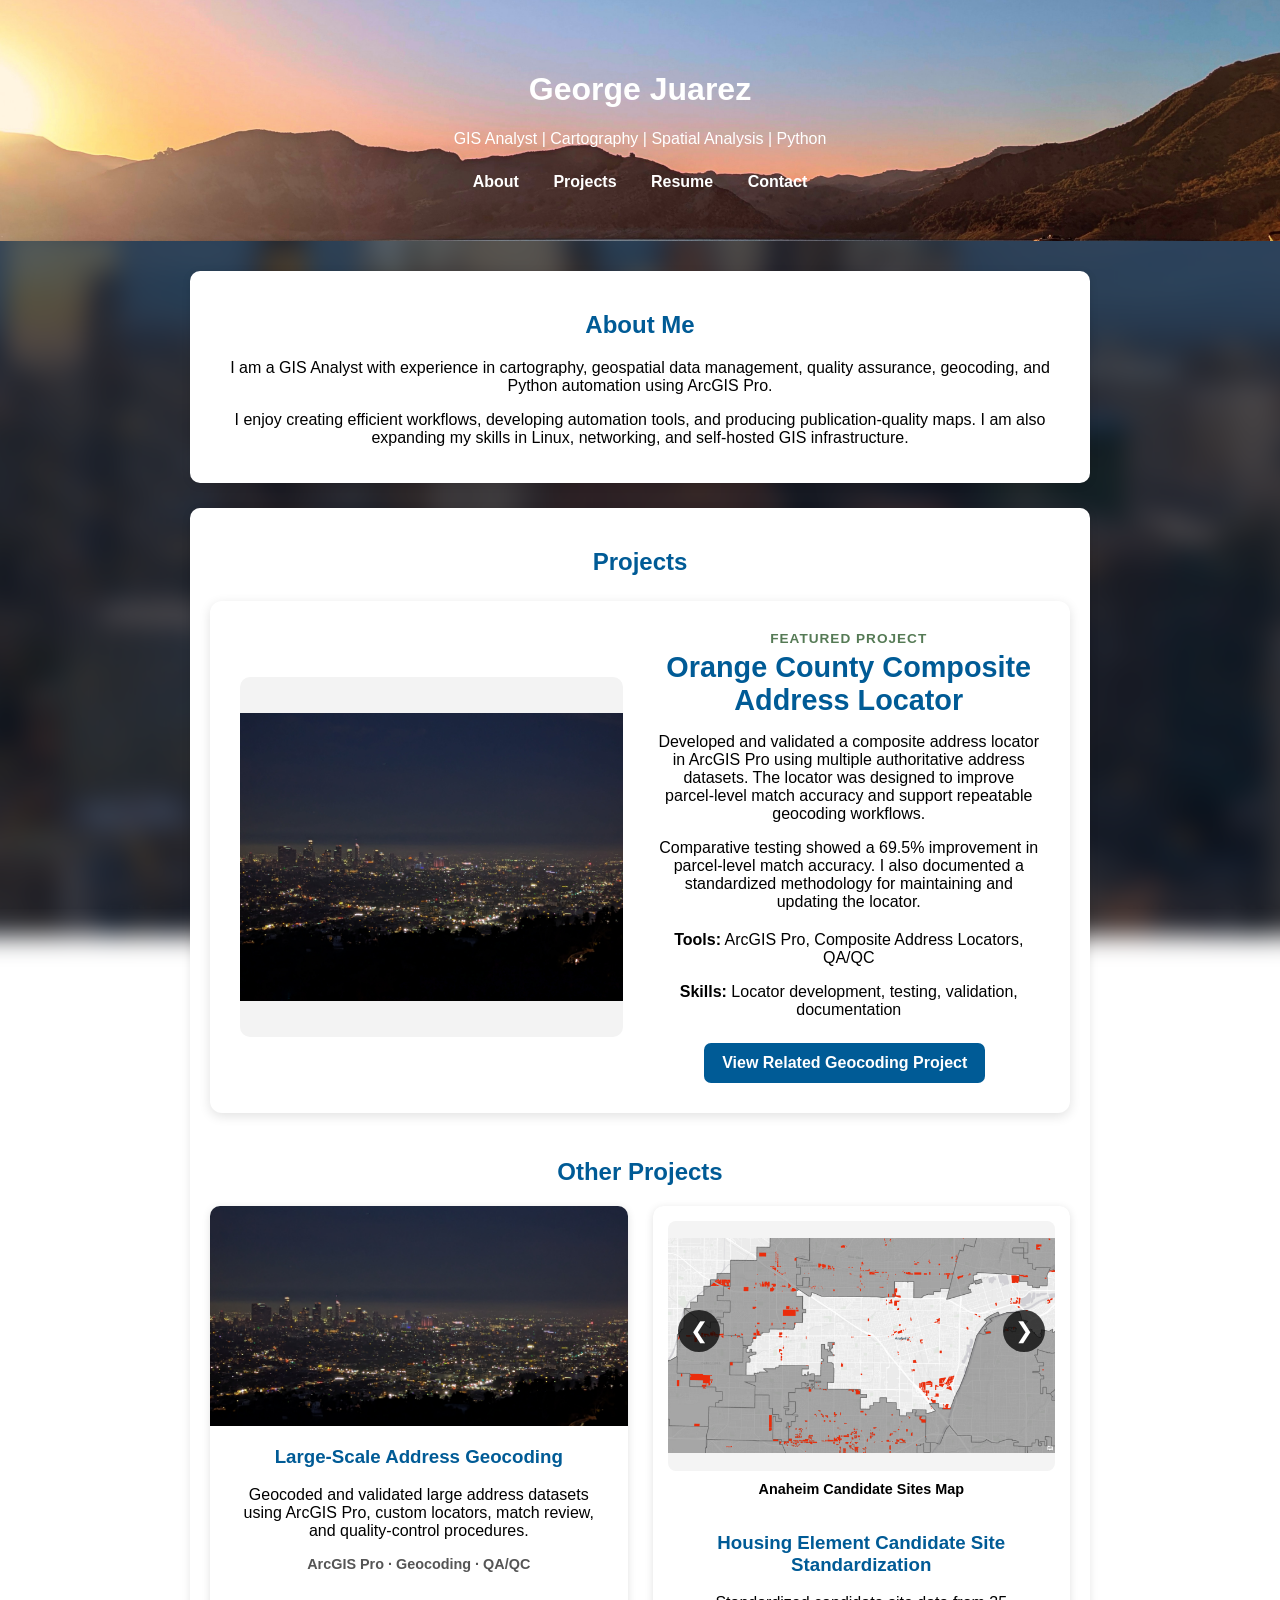
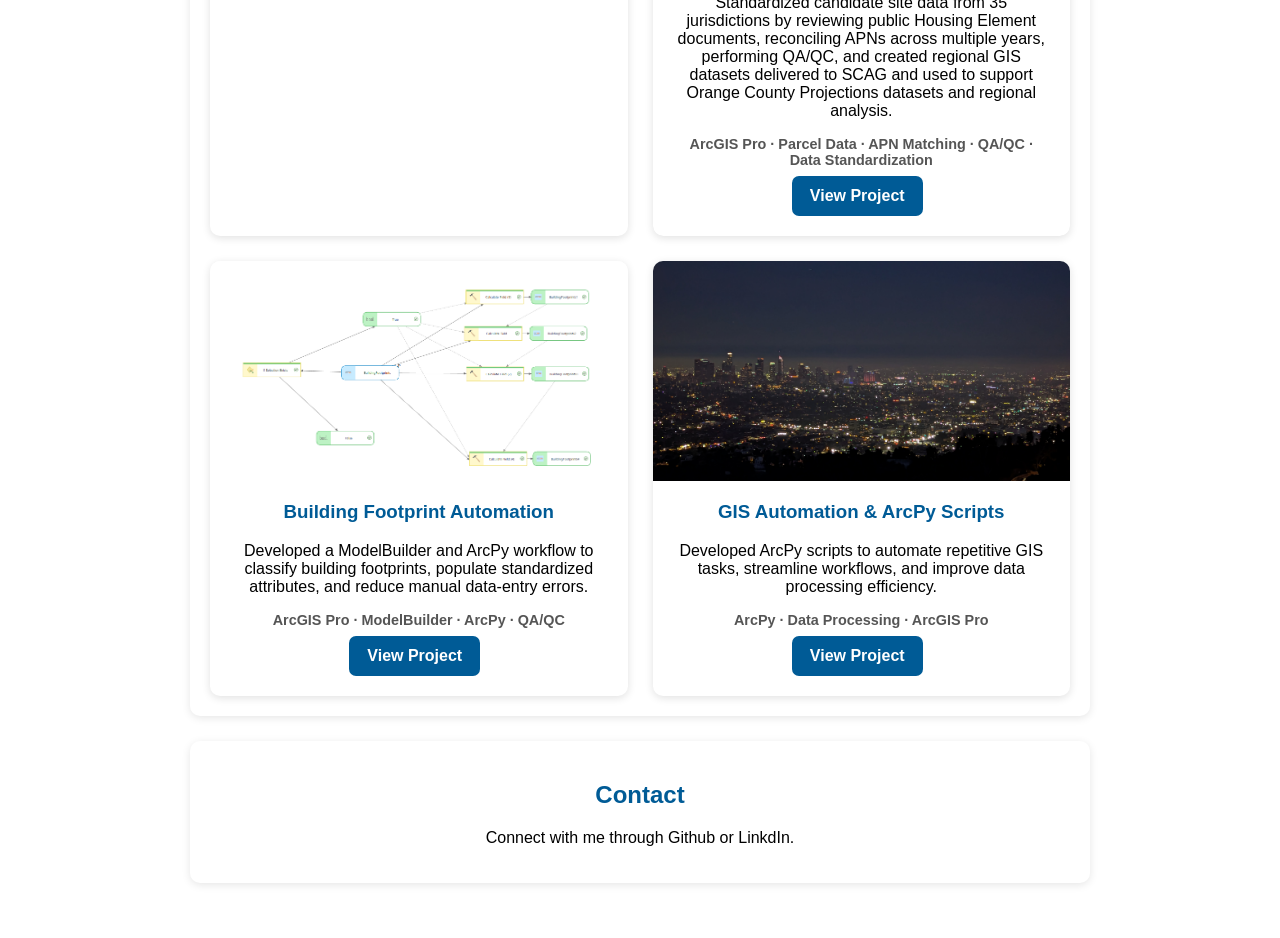
==== commit 95e55e68: "Update 2.2.1 Updated job description to reflect changes in responsibilities and deliverables." ====
--- a/index.html
+++ b/index.html
@@ -12,7 +12,7 @@
   <body>
       <header>
         <h1>George Juarez</h1>
-        <p>GIS Analyst | Cartography | Spatial Analysis | Python | SQL</p>
+        <p>GIS Analyst | Cartography | Spatial Analysis | Python</p>
 
         <nav>
             <a href="#about">About</a>
@@ -152,8 +152,9 @@
     <p>
       Standardized candidate site data from 35 jurisdictions by
       reviewing public Housing Element documents, reconciling APNs
-      across multiple years, performing QA/QC, and creating regional
-      GIS datasets used in published mapping products.
+      across multiple years, performing QA/QC, and created regional 
+      GIS datasets delivered to SCAG and used to support Orange County 
+      Projections datasets and regional analysis.
     </p>
 
     <p class="project-tools">
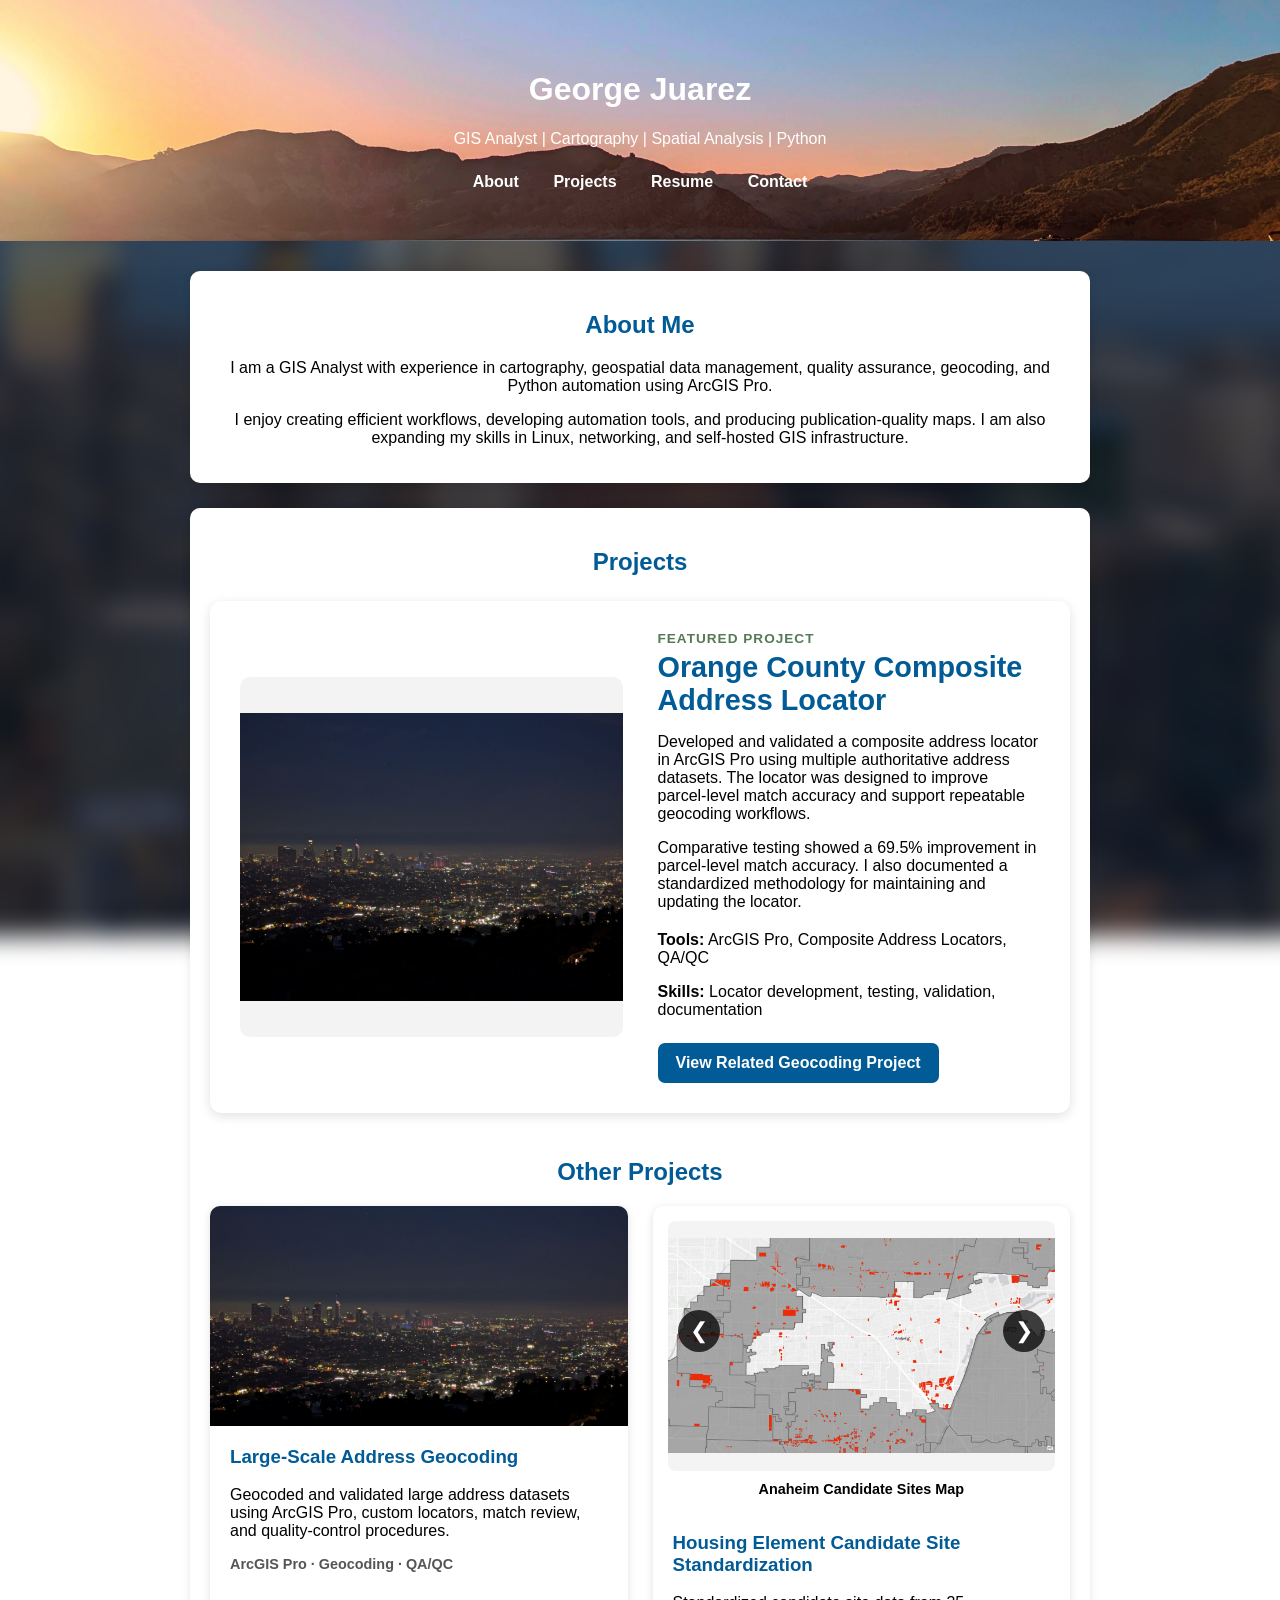
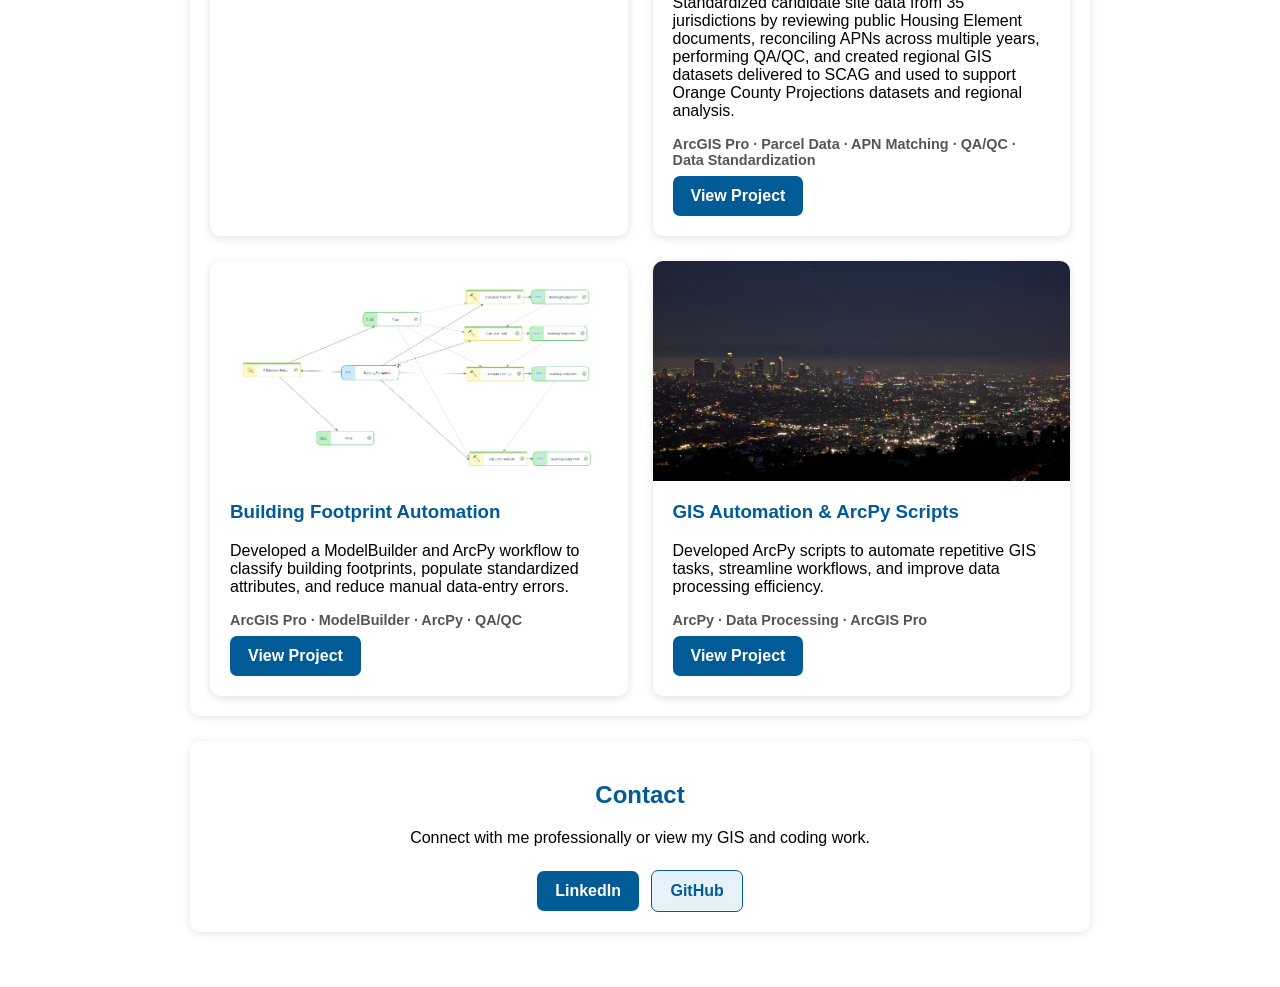
==== commit 8d4ac499: "Update 2.2.2" ====
--- a/index.html
+++ b/index.html
@@ -163,8 +163,7 @@
 
     <a
       class="project-button"
-      href="/Standardization_Project/candidate_sites.html"
-    >
+      href="/Standardization_Project/candidate_sites.html">
       View Project
     </a>
 
@@ -220,7 +219,7 @@
                     ArcPy · Data Processing · ArcGIS Pro
                 </p>
 
-                <a class="project-button" href="Arcpy_Scripts.html">
+                <a class="project-button" href="BuildingVerfication\Building_Verification_page.html">
             View Project
         </a>
             </div>
@@ -231,11 +230,32 @@
 
 
           <section id="contact">
-              <h2>Contact</h2>
-              <p>
-                Connect with me through Github or LinkdIn.
-              </p>
-          </section>
+    <h2>Contact</h2>
+
+    <p>
+        Connect with me professionally or view my GIS and coding work.
+    </p>
+
+    <div class="contact-links">
+
+        <a
+            class="project-button"
+            href="YOUR-LINKEDIN-URL"
+            target="_blank"
+            rel="noopener">
+            LinkedIn
+        </a>
+
+        <a
+            class="secondary-button"
+            href="https://github.com/gjuarez-gis"
+            target="_blank"
+            rel="noopener">
+            GitHub
+        </a>
+
+    </div>
+</section>
         </section>
     </main>
     <script src="script.js"></script>
--- a/style.css
+++ b/style.css
@@ -8,7 +8,7 @@
   padding: 0;
   font-family: Arial, Helvetica, sans-serif;
   color: rgb(0, 0, 0);
-  text-align: center;
+  text-align: left;
 
   background:
     linear-gradient(
@@ -56,6 +56,16 @@
 
 h2 {
   color: #005b96;
+
+}
+
+header,
+#about,
+#projects > h2,
+.other-projects-title,
+#contact,
+.project-header {
+    text-align: center;
 }
 
 
@@ -212,6 +222,17 @@
   margin-top: 20px;
 }
 
+.project-button,
+.secondary-button {
+    transition:
+        background-color 0.2s ease,
+        transform 0.2s ease;
+}
+
+.project-button:hover,
+.secondary-button:hover {
+    transform: translateY(-2px);
+}
 /* ----- Other Projects Grid ----- */
 
 .other-projects-title {
@@ -535,8 +556,15 @@
 }
 
 .skills-list {
-  columns: 2;
-  padding-left: 20px;
+  display: inline-block;
+  columns: 1;
+  text-align: left;
+  padding-left: 25px;
+  margin: 10px auto;
+}
+
+.skills-list li {
+  margin-bottom: 8px;
 }
 
 
@@ -899,71 +927,76 @@
 /* ----- Mobile Project Layouts ----- */
 
 @media (max-width: 750px) {
-  .featured-project {
-    flex-direction: column;
-    align-items: stretch;
-  }
-
-  .featured-image img {
-    height: auto;
-  }
-
-  .project-grid,
-  .comparison-grid,
-  .results-summary {
-    grid-template-columns: 1fr;
-  }
-
-  .skills-list {
-    columns: 1;
-  }
-
-  .project-section {
-    padding: 22px;
-  }
-}
-.hero-slide img {
-  height: 380px;
-}
-
-.hero-slide figcaption {
-  padding: 12px 55px 16px;
-}
-
-.hero-carousel-button {
-  width: 40px;
-  height: 40px;
-  font-size: 20px;
-}
-
-.hero-previous {
-  left: 10px;
-}
-
-.hero-next {
-  right: 10px;
-}
+
+    .featured-project {
+        flex-direction: column;
+        align-items: stretch;
+    }
+
+    .featured-image img {
+        height: auto;
+    }
+
+    .project-grid,
+    .comparison-grid,
+    .results-summary {
+        grid-template-columns: 1fr;
+    }
+
+    .skills-list {
+        columns: 1;
+    }
+
+    .project-section {
+        padding: 22px;
+    }
+
+    .hero-slide img {
+        height: 380px;
+    }
+
+    .hero-slide figcaption {
+        padding: 12px 55px 16px;
+    }
+
+    .hero-carousel-button {
+        width: 40px;
+        height: 40px;
+        font-size: 20px;
+    }
+
+    .hero-previous {
+        left: 10px;
+    }
+
+    .hero-next {
+        right: 10px;
+    }
+}
+
 
 /* ----- Small Mobile ----- */
 
 @media (max-width: 550px) {
-  .project-metrics {
-    grid-template-columns: 1fr;
-  }
-
-  .workflow-item {
-    flex-direction: column;
-  }
-}
-.hero-slide img {
-  height: 260px;
-}
-
-.hero-slide figcaption {
-  padding: 12px 18px 16px;
-  font-size: 0.85rem;
-}
-
-.hero-carousel-button {
-  top: 42%;
-}
+
+    .project-metrics {
+        grid-template-columns: 1fr;
+    }
+
+    .workflow-item {
+        flex-direction: column;
+    }
+
+    .hero-slide img {
+        height: 260px;
+    }
+
+    .hero-slide figcaption {
+        padding: 12px 18px 16px;
+        font-size: 0.85rem;
+    }
+
+    .hero-carousel-button {
+        top: 42%;
+    }
+}
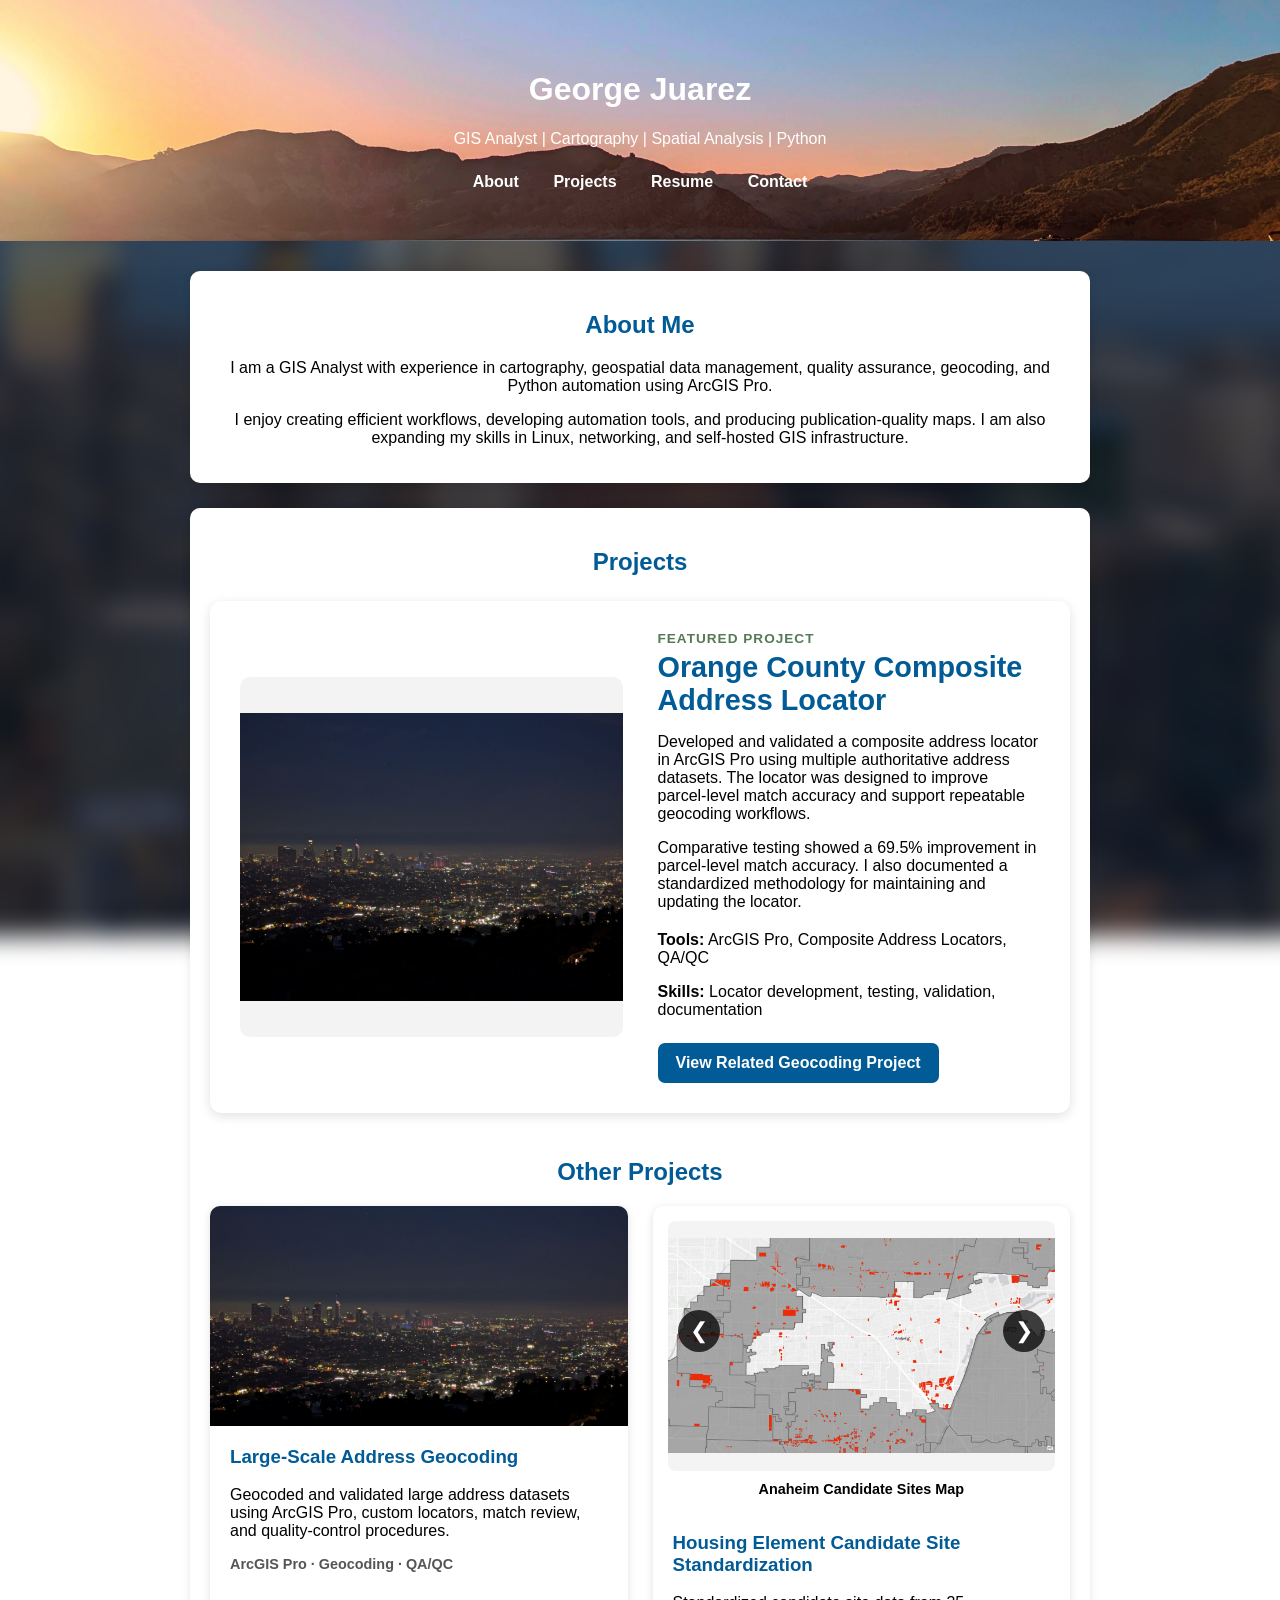
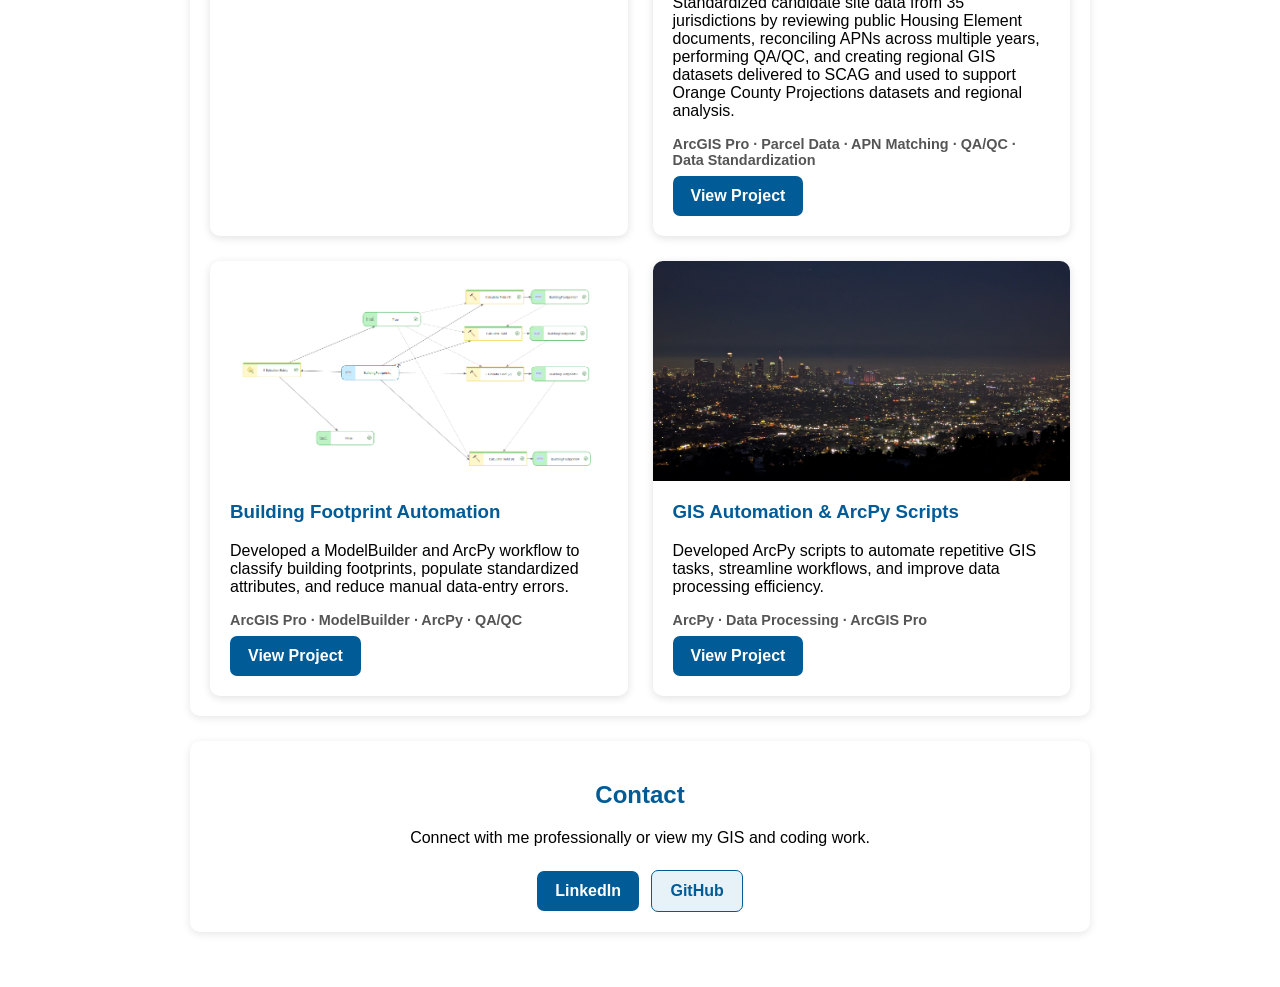
==== commit e8a4a947: "Update 3.2.6" ====
--- a/index.html
+++ b/index.html
@@ -150,11 +150,12 @@
     <h3>Housing Element Candidate Site Standardization</h3>
 
     <p>
-      Standardized candidate site data from 35 jurisdictions by
-      reviewing public Housing Element documents, reconciling APNs
-      across multiple years, performing QA/QC, and created regional 
-      GIS datasets delivered to SCAG and used to support Orange County 
-      Projections datasets and regional analysis.
+      Standardized candidate site data from 35 jurisdictions
+      by reviewing public Housing Element documents, 
+      reconciling APNs across multiple years, performing QA/QC,
+      and creating regional GIS datasets delivered to SCAG and
+      used to support Orange County Projections datasets and 
+      regional analysis.
     </p>
 
     <p class="project-tools">
@@ -240,7 +241,7 @@
 
         <a
             class="project-button"
-            href="YOUR-LINKEDIN-URL"
+            href="https://www.linkedin.com/in/george--juarez/"
             target="_blank"
             rel="noopener">
             LinkedIn
--- a/style.css
+++ b/style.css
@@ -532,11 +532,35 @@
 /* ----- Before / After and Results ----- */
 
 .comparison-grid {
-  display: grid;
-  grid-template-columns: 1fr 1fr;
-  gap: 25px;
-}
-
+    display: grid;
+    grid-template-columns: repeat(2, minmax(0, 1fr));
+    gap: 30px;
+    width: 100%;
+}
+
+.comparison-grid figure {
+    margin: 0;
+    min-width: 0;
+    display: flex;
+    flex-direction: column;
+}
+
+.comparison-grid img {
+    display: block;
+    width: 100%;
+    height: 300px;
+    object-fit: cover;
+    object-position: center;
+    border-radius: 8px;
+}
+
+.comparison-grid figcaption {
+    padding: 12px 14px;
+    min-height: 50px;
+    line-height: 1.4;
+    background-color: white;
+    border-radius: 0 0 8px 8px;
+}
 .results-summary {
   display: grid;
   grid-template-columns: repeat(3, 1fr);
@@ -627,11 +651,14 @@
   background-color: white;
   border-radius: 12px;
   box-shadow: 0 3px 12px rgba(0, 0, 0, 0.15);
+   margin-bottom: 30px;
 }
 
 .hero-carousel-track {
   position: relative;
   width: 100%;
+  margin:0;
+  padding:0;
 }
 
 .hero-slide {
@@ -644,13 +671,26 @@
   display: block;
 }
 
-.hero-slide img {
-  display: block;
-  width: 100%;
-  height: 600px;
-  object-fit: contain;
-  background-color: #f3f3f3;
-}
+/* ----- Fixed Carousel Image Area ----- */
+.hero-image-frame {
+    height: 550px;
+    display: flex;
+    align-items: center;
+    justify-content: center;
+    background-color: #f3f3f3;
+    overflow: hidden;
+}
+
+.hero-image-frame img {
+    display: block;
+    max-width: 100%;
+    max-height: 100%;
+    width: auto;
+    height: auto;
+    object-fit: contain;
+}
+
+/* ----- Carousel Caption ----- */
 
 .hero-slide figcaption {
   min-height: 24px;
@@ -661,6 +701,12 @@
   font-size: 0.95rem;
   line-height: 1.5;
 }
+
+.hero-slide img {
+    border-radius: 12px 12px 0 0;
+}
+
+
 
 /* Previous and next buttons */
 
@@ -881,6 +927,42 @@
   background-color: #f7f7f7;
 }
 
+/* ----- Professional Development ----- */
+
+.credential-list {
+    display: grid;
+    gap: 15px;
+}
+
+.credential-item {
+    display: flex;
+    justify-content: space-between;
+    align-items: center;
+    gap: 25px;
+
+    padding: 18px;
+    background-color: #f5f9fc;
+    border-left: 4px solid #005b96;
+    border-radius: 8px;
+
+    text-align: left;
+}
+
+.credential-item h3 {
+    margin: 0 0 5px;
+    color: #005b96;
+}
+
+.credential-item .resume-meta {
+    margin-bottom: 0;
+}
+
+@media (max-width: 650px) {
+    .credential-item {
+        flex-direction: column;
+        align-items: flex-start;
+    }
+}
 
 /* =========================================================
    11. RESPONSIVE STYLES
@@ -951,7 +1033,7 @@
         padding: 22px;
     }
 
-    .hero-slide img {
+    .hero-image-frame {
         height: 380px;
     }
 
@@ -987,7 +1069,7 @@
         flex-direction: column;
     }
 
-    .hero-slide img {
+    .hero-image-frame {
         height: 260px;
     }
 
@@ -999,4 +1081,7 @@
     .hero-carousel-button {
         top: 42%;
     }
-}+    }
+    .comparison-grid img {
+        height: auto;
+    }
